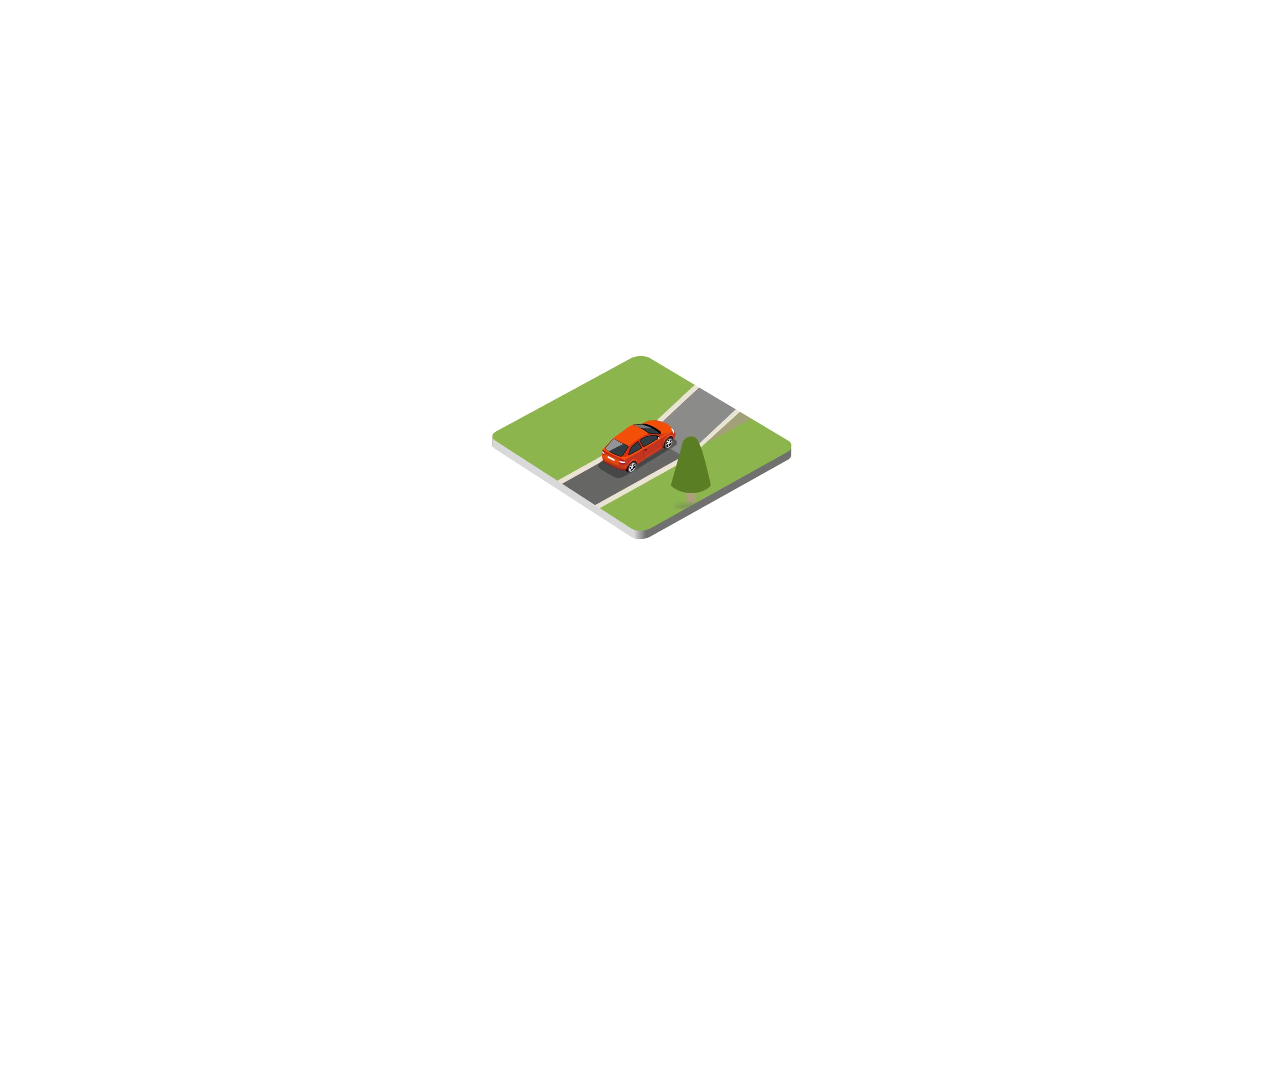
==== profile.html @ d7e145aa "fully site" ====
<!DOCTYPE html>
<html lang="en">
  <head>
    <meta charset="UTF-8" />
    <meta name="viewport" content="width=device-width, initial-scale=1.0" />
    <title>JAJIGA - profile</title>
    <link rel="stylesheet" href="static/style/style.css" />
    <link rel="stylesheet" href="static/style/normalize.css" />
    <link rel="stylesheet" href="static/style/dependencies.css" />
    <link rel="stylesheet" href="static/style/profile.css" />
  </head>
  <body dir="rtl">
    <nav>
      <div class="nav-wrapper">
        <div class="nav-wrapper-items-right">
          <div class="profile">
            <div class="profile-wrapper">
              <svg
                xmlns="http://www.w3.org/2000/svg"
                class="icon_menu"
                x="0px"
                y="0px"
                width="24"
                height="24"
                viewBox="0 0 48 48"
              >
                <path
                  d="M 6 9 A 2.0002 2.0002 0 1 0 6 13 L 42 13 A 2.0002 2.0002 0 1 0 42 9 L 6 9 z M 6 22 A 2.0002 2.0002 0 1 0 6 26 L 42 26 A 2.0002 2.0002 0 1 0 42 22 L 6 22 z M 6 35 A 2.0002 2.0002 0 1 0 6 39 L 42 39 A 2.0002 2.0002 0 1 0 42 35 L 6 35 z"
                ></path>
              </svg>

              <div class="profile-person">
                <svg
                  class=""
                  fill="#d6d6d6"
                  viewBox="0 0 32 32"
                  preserveAspectRatio="xMidYMid meet"
                >
                  <defs>
                    <clipPath id="clip-path">
                      <polygon
                        points="0 0 32 0 32 1.23 32 32 0 32 0 0"
                        style="fill: none"
                      ></polygon>
                    </clipPath>
                  </defs>
                  <g style="clip-path: url(#clip-path)">
                    <path
                      d="M16,32A16,16,0,1,1,32,16,16,16,0,0,1,16,32ZM16,1.52A14.48,14.48,0,0,0,1.52,16a14.82,14.82,0,0,0,.28,2.82,14.48,14.48,0,0,0,28.4,0A15,15,0,0,0,30.48,16,14.5,14.5,0,0,0,16,1.52Z"
                    ></path>
                    <path
                      d="M20.5,13.5A4.5,4.5,0,1,1,16,9,4.49,4.49,0,0,1,20.5,13.5ZM19,18.71a6,6,0,1,0-5.94,0A9.76,9.76,0,0,0,6.25,28a.75.75,0,0,0,1.5,0,8.25,8.25,0,0,1,15.87-3.16h0A8.18,8.18,0,0,1,24.25,28a.75.75,0,0,0,1.5,0A9.76,9.76,0,0,0,19,18.71Z"
                      style="fill-rule: evenodd"
                    ></path>
                  </g>
                </svg>
              </div>
            </div>
          </div>
          <div class="nav-menu">
            <ul class="nav-menu_items">
              <li class="nav_item"><a href="/">علاقه‌مندی‌ها</a></li>
              <li class="nav_item"><a href="/">میزبان شوید</a></li>
              <li class="nav_item login-signUp">
                <a href="/">اعلانات</a>
              </li>
            </ul>
          </div>
        </div>
        <div class="nav-scrolled-items">
          <div id="nav_support_btn" class="nav-support-btn">
            <a aria-label="پشتیبانی" draggable="false" href="/support"
              ><svg class="" fill="none" viewBox="0 0 24 24">
                <path
                  fill-rule="evenodd"
                  clip-rule="evenodd"
                  d="M19 17H18C17.448 17 17 16.552 17 16V11C17 10.448 17.448 10 18 10H19C20.105 10 21 10.895 21 12V15C21 16.105 20.105 17 19 17Z"
                  fill="#F0C807"
                  stroke="#323232"
                  stroke-width="1.5"
                  stroke-linecap="round"
                  stroke-linejoin="round"
                ></path>
                <path
                  fill-rule="evenodd"
                  clip-rule="evenodd"
                  d="M6 17H5C3.895 17 3 16.105 3 15V12C3 10.895 3.895 10 5 10H6C6.552 10 7 10.448 7 11V16C7 16.552 6.552 17 6 17Z"
                  fill="#F0C807"
                  stroke="#323232"
                  stroke-width="1.5"
                  stroke-linecap="round"
                  stroke-linejoin="round"
                ></path>
                <path
                  d="M18.5 10V9.5C18.5 5.91 15.59 3 12 3V3C8.41 3 5.5 5.91 5.5 9.5V10"
                  stroke="#323232"
                  stroke-width="1.5"
                  stroke-linecap="round"
                  stroke-linejoin="round"
                ></path>
                <path
                  fill-rule="evenodd"
                  clip-rule="evenodd"
                  d="M12.625 21.25H11.375C10.685 21.25 10.125 20.69 10.125 20C10.125 19.31 10.685 18.75 11.375 18.75H12.625C13.315 18.75 13.875 19.31 13.875 20C13.875 20.69 13.315 21.25 12.625 21.25Z"
                  fill="#F0C807"
                  stroke="#323232"
                  stroke-width="1.5"
                  stroke-linecap="round"
                  stroke-linejoin="round"
                ></path>
                <path
                  d="M13.875 20H16C17.105 20 18 19.105 18 18V17"
                  stroke="#323232"
                  stroke-width="1.5"
                  stroke-linecap="round"
                  stroke-linejoin="round"
                ></path></svg
            ></a>
          </div>

          <div class="header_searchBox nav-searchBox">
            <input
              class="searchBox-input"
              type="text"
              name="searchBox"
              placeholder="میخوای کجا بری؟"
              id=""
            />
            <div class="searchBox-btn">
              <button>
                <svg
                  xmlns="http://www.w3.org/2000/svg"
                  x="0px"
                  y="0px"
                  width="50"
                  height="50"
                  viewBox="0 0 50 50"
                >
                  <path
                    d="M 21 3 C 11.621094 3 4 10.621094 4 20 C 4 29.378906 11.621094 37 21 37 C 24.710938 37 28.140625 35.804688 30.9375 33.78125 L 44.09375 46.90625 L 46.90625 44.09375 L 33.90625 31.0625 C 36.460938 28.085938 38 24.222656 38 20 C 38 10.621094 30.378906 3 21 3 Z M 21 5 C 29.296875 5 36 11.703125 36 20 C 36 28.296875 29.296875 35 21 35 C 12.703125 35 6 28.296875 6 20 C 6 11.703125 12.703125 5 21 5 Z"
                  ></path>
                </svg>
              </button>
            </div>

            <div class="modal-search">
              <ul></ul>
            </div>
          </div>
        </div>
        <div class="loges">
          <a class="logo" draggable="false" href="/index.html">
            <svg
              class="logo"
              fill="currentColor"
              viewBox="0 0 1578.85999 500"
              preserveAspectRatio="xMidYMid meet"
            >
              <defs>
                <linearGradient
                  id="bg"
                  x1="250"
                  y1="502"
                  x2="250"
                  y2="2"
                  gradientTransform="matrix(1 0 0 -1 0 502)"
                  gradientUnits="userSpaceOnUse"
                >
                  <stop offset="0" stop-color="#cc0001"></stop>
                  <stop offset="1" stop-color="#840000"></stop>
                </linearGradient>
              </defs>
              <path
                id="text"
                fill="red"
                d="M698.719 151.325v124.202a83.61836 83.61836 0 0 1-3.934 26.273 53.17238 53.17238 0 0 1-12.364 20.653q-8.43 8.71349-21.778 13.628-13.35 4.92-32.174 4.918H564.12v-33.158h62.382q11.23654 0 18.687-2.529a31.37366 31.37366 0 0 0 11.943-6.884 23.87039 23.87039 0 0 0 6.322-10.397 43.98961 43.98961 0 0 0 1.827-12.785V151.325zM747.423 341h-36.53l66.597-168.6q5.33551-13.488 15.033-18.967 9.69452-5.4795 24.869-5.479 14.8905 0 24.587 5.479 9.696 5.4795 14.753 18.967L920.801 341h-36.812l-57.604-152.583q-2.53052-6.46051-9.273-6.463-6.744 0-9.555 6.463zM1070.605 151.325v124.202a83.62016 83.62016 0 0 1-3.934 26.273 53.18417 53.18417 0 0 1-12.364 20.653q-8.43 8.71349-21.778 13.628-13.34848 4.92-32.174 4.918h-64.35v-33.158h62.383q11.235 0 18.686-2.529a31.36664 31.36664 0 0 0 11.943-6.884 23.87039 23.87039 0 0 0 6.322-10.397 43.95633 43.95633 0 0 0 1.826-12.785V151.325zM1137.879 151.325V341h-33.158V151.325zM1335.47705 151.325v33.158h-78.11694q-27.54309 0-40.043 14.472-12.507 14.475-12.505 47.349 0 32.601 12.364 47.068 12.36145 14.475 40.184 14.471h31.47095q14.04748 0 20.23205-7.446 6.17853-7.443 6.182-19.249 0-11.51848-5.76-17.843-5.76306-6.324-17.563-6.323h-42.15V228.04h45.522q25.56592 0 37.93506 14.471 12.36145 14.4765 12.364 39.2a80.71611 80.71611 0 0 1-3.231 23.183 48.781 48.781 0 0 1-10.396 18.827 49.82884 49.82884 0 0 1-18.266 12.645q-11.103 4.638-27.11694 4.637h-29.223q-41.592 0-63.646-23.463-22.06348-23.46149-22.059-71.234 0-48.051 22.059-71.515 22.0545-23.46 63.646-23.463h78.11682zM1405.483 341h-36.53l66.598-168.6q5.334-13.488 15.033-18.967 9.69452-5.4795 24.868-5.479 14.8905 0 24.587 5.479 9.696 5.4795 14.754 18.967L1578.86 341h-36.812l-57.604-152.583q-2.53052-6.46051-9.272-6.463-6.744 0-9.55505 6.463z"
              ></path>
              <path
                d="M500 400a99.99932 99.99932 0 0 1-100 100H100A99.99933 99.99933 0 0 1 0 400V100A99.99933 99.99933 0 0 1 100 0h300a99.99933 99.99933 0 0 1 100 100z"
                fill="url(#bg)"
              ></path>
              <path
                d="M500 400a99.99932 99.99932 0 0 1-100 100h-88L69.756 255.392 231 152l90 14 92.634-16.041L500 238z"
                opacity="0.2"
              ></path>
              <path
                d="M427.973 283.845a106.739 106.739 0 0 0-5.154-16.2 113.03028 113.03028 0 0 0-21.516-33.949c-1.787-1.996-22.475-22.174-26.191-25.784a.69841.69841 0 0 0-.564-.265.60181.60181 0 0 0-.535.237c-.003-.001-46.729 46.974-46.742 46.987l-.002.002a.69.69 0 0 0-.201.498.76444.76444 0 0 0 .293.617l18.802 18.519s5.41 5.249 7.602 8.084a44.9073 44.9073 0 1 1-80.361 27.571 45.81966 45.81966 0 0 1 10.171-28.735l130.49-130.08a.82321.82321 0 0 0 .296-.619.78123.78123 0 0 0-.725-.769l-93.81.112-72.823-72.706H247a.90822.90822 0 0 0-.557-.227.84071.84071 0 0 0-.533.205l-.004-.001S69.194 254.101 69.208 254.115a.6029.6029 0 0 0-.206.503.782.782 0 0 0 .756.772l.002.015c13.621-.002 92.283-.014 92.312-.021a.7.7 0 0 0 .546-.307s81.495-81.834 82.063-82.436a.79194.79194 0 0 1 1.111-.031c-.501-.47 24.219 24.15 24.219 24.15a.85215.85215 0 0 1 .014 1.184c.551-.59-32.954 33.572-34.971 35.743l-.465.459.014.02a112.84506 112.84506 0 1 0 196.398 75.863 114.351 114.351 0 0 0-3.028-26.184z"
                fill="#fff"
              ></path></svg
          ></a>
        </div>
      </div>
    </nav>
    
    <main>
      <div class="main-direction">
        <div class="main-direction-bg"></div>
        <ol>
          <li>
            <a href="/index.html" itemprop="item"><span>جاجیگا</span></a>
          </li>
          <i class="icon_arrow-head-left-rounded"></i>
          <li>
            <a
              ><span><h1 title="حساب کاربری">حساب کاربری</h1></span></a
            >
          </li>
        </ol>
      </div>

      <div class="user-information">
        <div class="info-wrapper">
          <div class="info-image">
            <svg
              class="sc-679cb2a8-0 iBzAsR sc-2fa8747d-1 gtPyXP"
              fill="#d6d6d6"
              viewBox="0 0 32 32"
              preserveAspectRatio="xMidYMid meet"
            >
              <defs>
                <clipPath id="clip-path">
                  <polygon
                    points="0 0 32 0 32 1.23 32 32 0 32 0 0"
                    style="fill: none"
                  ></polygon>
                </clipPath>
              </defs>
              <g style="clip-path: url('#clip-path')">
                <path
                  d="M16,32A16,16,0,1,1,32,16,16,16,0,0,1,16,32ZM16,1.52A14.48,14.48,0,0,0,1.52,16a14.82,14.82,0,0,0,.28,2.82,14.48,14.48,0,0,0,28.4,0A15,15,0,0,0,30.48,16,14.5,14.5,0,0,0,16,1.52Z"
                ></path>
                <path
                  d="M20.5,13.5A4.5,4.5,0,1,1,16,9,4.49,4.49,0,0,1,20.5,13.5ZM19,18.71a6,6,0,1,0-5.94,0A9.76,9.76,0,0,0,6.25,28a.75.75,0,0,0,1.5,0,8.25,8.25,0,0,1,15.87-3.16h0A8.18,8.18,0,0,1,24.25,28a.75.75,0,0,0,1.5,0A9.76,9.76,0,0,0,19,18.71Z"
                  style="fill-rule: evenodd"
                ></path>
              </g>
            </svg>
            <button class="info-image-add">
              <i class="icon_plus" aria-label="plus"></i>
            </button>
          </div>

          <div class="info-items">
            <div class="info-item">
              <div class="info-item-top">
                <h3>نام و نام خانوادگی</h3>

                <button>
                  <i class="icon_edit" aria-label="name"></i>
                </button>
              </div>

              <p id="name"></p>
            </div>

            <div class="info-item">
              <div class="info-item-top">
                <h3>شماره موبایل</h3>

                <button>
                  <i class="icon_edit" aria-label="number"></i>
                </button>
              </div>

              <p id="number"></p>
            </div>

            <div class="info-item">
              <div class="info-item-top">
                <h3>ﺷﻤﺎره ﺗﻤﺎس دوم (اﺿﻄﺮاری)</h3>

                <button>
                  <i class="icon_edit" aria-label="number2"></i>
                </button>
              </div>

              <p id="number2"></p>
            </div>

            <div class="info-item">
              <div class="info-item-top">
                <h3>آدرس ایمیل</h3>

                <button>
                  <i class="icon_edit" aria-label="email"></i>
                </button>
              </div>

              <p id="email"></p>
            </div>

            <div class="info-item">
              <div class="info-item-top">
                <h3>کد ملی و تصویر کارت ملی</h3>

                <button>
                  <i class="icon_edit" aria-label="national-code"></i>
                </button>
              </div>

              <p id="national-number"></p>
            </div>

            <div class="info-item">
              <div class="info-item-top">
                <h3>جنسیت</h3>

                <button>
                  <i class="icon_edit" aria-label="gender"></i>
                </button>
              </div>

              <p id="gender">مرد</p>
            </div>

            <div class="info-item">
              <div class="info-item-top">
                <h3>درباره خودتان</h3>

                <button>
                  <i class="icon_edit" aria-label="about-your"></i>
                </button>
              </div>

              <p id="about-yourself"></p>
            </div>
          </div>

          <div class="info-btns">
            <button class="info-change-pass">ﺗﻐﯿﯿﺮ رمزعبور</button
            ><button class="info-delete-account">حذف حساب کاربری</button>
          </div>
        </div>
      </div>
    </main>

    <!-- Modal -->
    <div class="modals"></div>

    <!-- Aside menu -->
    <div class="drawers">
      <div class="drawers-bg-blur"></div>
      <div class="drawers-wrapper">
        <div class="drawers-close">
          <button aria-label="close" class="drawers-close-btn" type="button">
            <i class="drawers-close-icon" aria-label="close"></i>
          </button>
        </div>
        <div class="aside-menu">
          <div class="aside-menu-wrapper">
            <div class="aside-menu-items">
              <div class="aside-loginSignup-container">
                <div class="aside-loginSignup">
                  <div class="aside-loginSignup-container">
                    <div class="aside-loginSignup">
                      <div class="aside-loginSignup-icon">
                        <svg
                          class=""
                          fill="#d6d6d6"
                          viewBox="0 0 32 32"
                          preserveAspectRatio="xMidYMid meet"
                        >
                          <defs>
                            <clipPath id="clip-path">
                              <polygon
                                points="0 0 32 0 32 1.23 32 32 0 32 0 0"
                                style="fill: none"
                              ></polygon>
                            </clipPath>
                          </defs>
                          <g style="clip-path: url('#clip-path')">
                            <path
                              d="M16,32A16,16,0,1,1,32,16,16,16,0,0,1,16,32ZM16,1.52A14.48,14.48,0,0,0,1.52,16a14.82,14.82,0,0,0,.28,2.82,14.48,14.48,0,0,0,28.4,0A15,15,0,0,0,30.48,16,14.5,14.5,0,0,0,16,1.52Z"
                            ></path>
                            <path
                              d="M20.5,13.5A4.5,4.5,0,1,1,16,9,4.49,4.49,0,0,1,20.5,13.5ZM19,18.71a6,6,0,1,0-5.94,0A9.76,9.76,0,0,0,6.25,28a.75.75,0,0,0,1.5,0,8.25,8.25,0,0,1,15.87-3.16h0A8.18,8.18,0,0,1,24.25,28a.75.75,0,0,0,1.5,0A9.76,9.76,0,0,0,19,18.71Z"
                              style="fill-rule: evenodd"
                            ></path>
                          </g>
                        </svg>
                      </div>
                      <div>
                        <p class="aside-userInfo">not anyone</p>
                        <a
                          style="font-size: 10px; height: 26px; padding: 0 8px"
                          class="aside-loginSignup-btn login-signUp"
                          href="profile.html"
                          >ویرایش حساب کاربری</a
                        >
                      </div>
                    </div>
                  </div>
                </div>
              </div>
              <hr class="aside-menu-hr" />
              <div class="aside_item active">
                <a theme="[object Object]" class="aside_item-txt" href="/"
                  ><i class="icon_homes aside_item-icon"></i>صفحه اصلی</a
                >
              </div>
              <div class="aside_item">
                <a theme="[object Object]" class="aside_item-txt" href="/wishes"
                  ><i class="icon_favorite aside_item-icon"></i>
                  <div class="sc-de3ce021-0 JUsap">علاقه‌مندی‌ها</div></a
                >
              </div>
              <div class="aside_item">
                <div class="sc-de3ce021-0 fAbrgU">
                  <a theme="[object Object]" class="aside_item-txt" href="/host"
                    ><i class="icon_home-add aside_item-icon"></i>میزبان شو</a
                  >
                </div>
              </div>
              <div class="aside_item">
                <a
                  theme="[object Object]"
                  class="aside_item-txt"
                  href="/support"
                  ><i class="icon_support aside_item-icon"></i>
                  <div class="sc-de3ce021-0 JUsap">پشتیبانی</div></a
                >
              </div>
              <div class="aside_item">
                <a theme="[object Object]" class="aside_item-txt" href="/faq"
                  ><i class="icon_faq aside_item-icon"></i>سوالات متداول</a
                >
              </div>
              <div class="aside_item">
                <a theme="[object Object]" class="aside_item-txt" href="/help"
                  ><i class="icon_help aside_item-icon"></i>راهنما</a
                >
              </div>
              <div class="aside_item">
                <a
                  theme="[object Object]"
                  class="aside_item-txt"
                  href="/guarantee"
                  ><i class="icon_guarantee aside_item-icon"></i>ضمانت تحویل</a
                >
              </div>
              <div class="aside_item">
                <a theme="[object Object]" class="aside_item-txt" href="/rules"
                  ><i class="icon_rules aside_item-icon"></i>قوانین وبسایت</a
                >
              </div>
              <hr class="aside-menu-hr aside-menu-hr2" />
              <div class="aside_item">
                <a theme="[object Object]" class="aside_item-txt" href="/invite"
                  ><i class="icon_gift aside_item-icon"></i>
                  <div class="sc-de3ce021-0 JUsap">دعوت از دوستان</div></a
                >
              </div>
              <div class="aside_item">
                <a theme="[object Object]" class="aside_item-txt" href="/app"
                  ><i class="icon_install-app aside_item-icon"></i>نصب جاجیگا</a
                >
              </div>
              <div class="aside_item">
                <a theme="[object Object]" class="aside_item-txt" href="/jobs"
                  ><i class="icon_jobs aside_item-icon"></i>فرصت‌های شغلی</a
                >
              </div>
              <div class="aside_item">
                <a theme="[object Object]" class="aside_item-txt" href="/about"
                  ><i class="icon_info aside_item-icon"></i>درباره ما</a
                >
              </div>
            </div>
            <div class="aside-menu-bottom">
              <p class="web-version">0.131.24</p>
              <div class="aside_bottom-socials">
                <a
                  class="aside_bottom-social"
                  href="https://t.me/jajiga"
                  target="_blank"
                  rel="noopener noreferrer"
                  ><i
                    class="icon_telegram aside_bottom-social-icon"
                    aria-label="telegram"
                  ></i></a
                ><a
                  class="aside_bottom-social"
                  href="https://www.instagram.com/jajiga.iran"
                  target="_blank"
                  rel="noopener noreferrer"
                  ><i
                    class="icon_instagram-nav aside_bottom-social-icon"
                    aria-label="instagram-nav"
                  ></i></a
                ><a
                  class="aside_bottom-social"
                  href="https://twitter.com/jajiga_iran"
                  target="_blank"
                  rel="noopener noreferrer"
                  ><i
                    class="icon_twitter aside_bottom-social-icon"
                    aria-label="twitter"
                  ></i></a
                ><a
                  class="aside_bottom-social"
                  href="https://www.aparat.com/jajiga"
                  target="_blank"
                  rel="noopener noreferrer"
                  ><i
                    class="icon_youtube aside_bottom-social-icon"
                    aria-label="youtube"
                  ></i
                ></a>
              </div>
            </div>
          </div>
        </div>
      </div>
    </div>
    <!-- loading -->
    <div class="loading active">
      <video
        loading="lazy"
        muted="muted"
        src="./static/img/loading/car-on-the-road-4851957-4042273.mp4"
        type="video/mp4"
        autoplay="autoplay"
        loop="loop"
      ></video>
    </div>

    <script type="module" src="static/js/drawers.js"></script>
    <script type="module" src="static/js/modals.js"></script>
    <script type="module" src="static/js/profile.js"></script>
  </body>
</html>
---- static/style/style.css ----
@font-face {
  font-family: 'iranSans';
  src: url(/static/fonts/IRANSansX-Regular-v2.woff);
}
@font-face {
  font-family: 'iranSansBold';
  src: url(/static/fonts/IRANSansX-Bold-v2.woff);
}
@font-face {
  font-family: 'iranSansX';
  src: url(/static/fonts/IRANSansXV-v2.woff);
}
@font-face {
  font-family: 'iconPack';
  src: url(/static/fonts/icon_00f7df73.woff);
}
@font-face {
  font-family: 'iconPack3';
  src: url(/static/fonts/icon_0b9b7660.woff);
}

.loading {
  visibility: hidden;
  display: flex;
  background: transparent;
  align-items: center;
  justify-content: center;
  position: fixed;
  top: 0;
  right: 0;
  bottom: 0;
  left: 0;
  z-index: 999;
  /* transition: all 0.3s; */
}
.loading.active {
  visibility: visible;
  background: white;
}
.loading video {
  overflow: hidden;
  width: 25%;
  height: 25%;
}
body {
  margin-top: 10px;
  font-family: 'iranSans';
  background-color: rgb(255, 255, 255);
  min-width: 300px;
  overscroll-behavior: auto;
}
body.hide-scroll {
  overflow: hidden;
  padding-right: 17px;
}
/* Header */
header {
  width: auto;
  height: 660px;
  /* padding: 0 24px 12px; */
  background-image: url(/static/img/home/home-header-bg-3@19203860.jpg);
  object-fit: cover;
  background-position-x: -200px;
}
nav {
  font-family: 'iranSansX';
  transition: all 300ms;
}
nav.nav-scrolled {
  position: fixed;
  right: 0;
  left: 0;
  top: 0px;
  z-index: 11;
  background-color: #fff;
}
nav.nav-scrolled a {
  color: #484848;
}
nav.nav-scrolled .logo > #text {
  fill: #cc0001;
}
nav.nav-scrolled .profile {
  border: 1px solid rgb(214, 214, 214);
}
nav.nav-scrolled .profile-person > svg {
  background-color: #fff;
}
.nav-wrapper {
  margin: 0 auto;
  width: 70rem;
  padding: 0 2rem;
  height: 3.75rem;
  display: flex;
  flex-direction: row;
  align-items: center;
  /* justify-content: space-between; */
}
.nav-wrapper-items-right {
  width: auto;
  display: flex;
  flex-direction: row;
  align-items: center;
}
.nav-scrolled-items {
  display: flex;
  visibility: hidden;
}
.loges {
  margin-left: -48px;
}
.logo > svg {
  width: 126px;
  height: 40px;
  display: flex;
}
.nav-menu_items {
  display: flex;
  flex-direction: row-reverse;
  list-style-type: none;
  gap: 1.75rem;
  align-items: center;
  /* font-family: 'iranSansBold'; */
  padding: 0;
  padding-right: 30px;
}
.nav_item > a {
  text-decoration: none;
  font-size: 16px;
  color: #fff;
  font-weight: 500;
}
.nav-support-btn {
  display: flex;
  align-items: center;
  justify-content: center;
}
.nav-support-btn > a {
  position: relative;
  transform: translateY(0px);
  left: unset;
  box-shadow: unset;
  cursor: pointer;
  z-index: 1;
  padding: 3px;
  border: 1px solid rgb(214, 214, 214);
  margin-left: 16px;
  margin-right: 36px;
  border-radius: 50%;
}
.nav-support-btn > a > svg {
  width: 32px;
  height: 32px;
  vertical-align: middle;
  flex: 0;
}
.profile {
  width: 80px;
  height: 40px;
  padding: 5px;
  padding-right: 16px;
  background-color: rgba(255, 255, 255, 0.33);
  border-radius: 50px;
  cursor: pointer;
}
.profile-wrapper {
  display: flex;
  align-items: center;
  justify-content: center;
  gap: 8px;
}
.icon_menu {
  width: 20px;
  height: 20px;
  color: rgb(51, 51, 51);
  margin-bottom: 5px;
}
.profile-person > svg {
  width: 30px;
  height: 30px;
  background-color: rgba(80, 80, 80, 0.3);
  border-radius: 50px;
}

.header-search {
  margin: 0 auto;
}
.header-search-wrapper {
  position: relative;
  padding-top: 180px;
  display: flex;
  flex-direction: column;
  align-items: center;
  justify-content: center;
}
.header_title {
  font-size: 27px;
  color: #fff;
  font-weight: 400;
  margin-bottom: 27px;
}
.header_searchBox {
  position: relative;
  display: flex;
  justify-content: space-between;
  background-color: #fff;
  width: 400px;
  height: 40px;
  padding: 0 5px;
  border-radius: 50px;
  margin-bottom: 186px;
  align-items: center;
}

.modal-search {
  position: absolute;
  padding: 16px 8px;
  background: #fff;
  width: 100%;
  inset: 45px 0 auto 0;
  border-radius: 8px;
  transition: opacity 0.15s ease-in-out 0s, transform 0.15s ease-in-out 0s;
  box-shadow: rgba(37, 42, 49, 0.16) 0px 4px 8px 0px,
    rgba(37, 42, 49, 0.24) 0px 8px 24px 0px;
  opacity: 0;
  visibility: hidden;
}
.modal-search.active {
  opacity: 1;
  visibility: visible;
}
.modal-search ul {
  list-style: none;
  display: flex;
  flex-direction: column;
  gap: 1rem;
  padding: 0 12px;
}
.modal-search li a {
  color: rgb(51, 51, 51);
  transition: all 300ms ease 0s;
  font-size: 16px;
  cursor: pointer;
  display: block;
}
.modal-search li a:hover {
  color: rgb(0, 0, 0);
  font-weight: 500;
}
.modal-search li i {
  margin-left: 4px;
  width: 16px;
  height: 16px;
  flex-shrink: 0;
  vertical-align: middle;
  line-height: 16px;
  display: inline-block;
  text-align: center;
  color: rgb(51, 51, 51);
}
.modal-search i::before {
  font: 16px / 1 'iconPack3';
  vertical-align: middle;
  content: '\f1bf';
}

.header_searchBox.nav-searchBox {
  margin: 0;
  margin-left: 20px;
  align-items: center;
  width: 400px;
  color: rgb(37, 42, 49);
  border: 1px solid #48484842;
}
.header_searchBox.nav-searchBox button {
  background-color: #fff;
}
.searchBox-input {
  width: 300px;
  border: none;
  outline: none;
  font-size: 14px;
  padding-right: 15px;
}
.searchBox-btn > button {
  border: none;
  background-color: #fff;
  width: 32px;
  height: 32px;
  display: flex;
  align-items: center;
  justify-content: center;
  cursor: pointer;
  background-color: #f0c807;
  border-radius: 50px;
}
.searchBox-btn > button > svg {
  width: 20px;
  height: 20px;
}
.header_name {
  font-size: 32px;
  font-family: 'iranSansBold';
  color: #fff;
}
.header-text {
  font-size: 16.5px;
  color: #fff;
}
/* Main */
main {
  padding-top: 2rem;
  padding-bottom: 64px;
  border-radius: 16px;
  background-color: #fff;
  margin-top: -1rem;
}

/* Swiper */
.swiper-button-prev:after,
.swiper-rtl .swiper-button-next:after {
  content: '0' !important;
}
.swiper-rtl .swiper-button-prev,
.swiper-rtl .swiper-button-next {
  width: 38px;
  height: 38px;
  background-color: #f5f5f5;
  border-radius: 50px;
}

.home {
  margin: 0 auto;
  margin-bottom: 48px;
}
.home-title,
.quickAccess-title {
  font-size: 18px;
  line-height: 24px;
  color: #252a31;
  margin: 0;
  margin-bottom: 12px;
}
.home-slider {
  height: 20rem;
  background: #fff;
}
.homeSlider {
  position: relative;
  height: 100%;
}
.home-slide {
  width: 240px;
  height: 140px;
  display: flex;
  align-items: center;
  text-decoration: none;
}
.home-slider-image {
  width: 140px;
  height: 140px;
  margin-left: 8px;
}
.home-slider-image > img {
  width: auto;
  border-radius: 12px;
}
.home-slider-text {
  width: 64px;
  height: auto;
  margin-right: 8px;
  padding: 4px 0;
}
.home-slider-text > small,
.home-slider-text > h2 > small {
  color: #484848;
  font-size: 11.2px;
}
.home-slider-text > h2 {
  font-weight: normal;
  line-height: 20px;
  margin: 0;
  margin-bottom: 12px;
}
.home-slider-text > h2 > strong {
  color: black;
  font-size: 14px;
}
/* quick access */

.quickAccess {
  font-family: 'iranSansX';
  margin: 0 auto;
  margin-bottom: 48px;
}
.quickAccess-slider {
  height: 17.625rem;
  background-color: #fff;
}
.quickAccessSlider {
  position: relative;
  height: 100%;
  display: flex;
  gap: 2rem;
}
.quickAccess-slides {
  flex: 1;
  width: 100%;
  height: 100%;
  position: relative;
  transition-property: transform;
  display: block;
  z-index: 1;
}
.quickAccess-slide {
  background: linear-gradient(
    0deg,
    rgba(0, 0, 0, 0.7988445378151261) 7%,
    rgba(255, 255, 255, 0) 37%,
    rgba(255, 255, 255, 0) 100%
  );
  text-decoration: none;
  position: relative;
  display: flex;
  justify-content: center;
  height: 274px;
  width: auto;
  border-radius: 12px;
}
.quickAccess-slide_image > img {
  position: absolute;
  height: 100%;
  width: 100%;
  left: 0;
  top: 0;
  right: 0;
  bottom: 0;
  object-fit: fill;
  color: transparent;
  border-radius: 12px;
  z-index: -1;
}
.quickAccess-slide_box {
  display: flex;
  align-items: center;
  flex-direction: column;
  justify-content: center;
  position: absolute;
  bottom: 0;
  width: 100%;
}
.quickAccess-slide_box > h2 {
  font-size: 16px;
  font-weight: bolder;
  color: #ffffff;
}
.quickAccess-slide_details {
  display: flex;
  align-items: center;
  justify-content: center;
  color: #ffffff;
  gap: 12px;
  padding-bottom: 10px;
}
.quickAccess-slide_details > span {
  font-size: 10px;
  margin-bottom: 5px;
}
.reservation-detatils {
  margin: 0 auto;
  margin-bottom: 36px;
}
.reservation-details-wrapper {
  display: flex;
  gap: 1rem;
}
.reservation-details-slide {
  display: flex;
  align-items: center;
  width: 21.313rem;
  height: 5rem;
  padding: 0 17px;
  border: 1px solid rgb(229, 229, 229);
  border-radius: 16px;
  box-shadow: rgba(50, 50, 50, 0.08) 0px 2px 8px 0px;
}
.reservation_icon {
  width: 54px;
  height: 54px;
  padding: 4px;
  margin-left: 12px;
}
.reservation_title {
  font-size: 16px;
  color: #252a31;
  line-height: 24px;
  margin: 0 0 8px 0;
}
.reservation_txt {
  font-size: 12px;
  color: #484848;
  margin: 0;
}
.residence {
  margin-bottom: 48px;
}
.residence-title {
  font-family: 'iranSansBold';
  font-size: 18px;
  font-weight: 600;
  font-variation-settings: 'wght' 600;
  color: rgb(37, 42, 49);
  line-height: 26px;
  text-align: right;
  margin: 0px 0px 12px;
  margin-bottom: 12px;
}
.residence-text {
  display: block;
  font-size: 70%;
  color: rgb(102, 102, 102);
}
.residence-content {
  margin: 0 auto;
}
/* .residenceSliderPremium,
.residenceSliderSpecial,
.residenceSliderQuickly,
.residenceSliderLuxury,
.residenceSliderEconomic {
  width: 66rem;
} */
.swiper {
  width: 66rem;
}
.residence-slide {
  display: block;
  width: 316px;
  height: auto;
  text-decoration: none;
}
.residence-top {
  border-radius: 15px;
  background: linear-gradient(
    0deg,
    rgba(0, 0, 0, 0.46271008403361347) 4%,
    rgba(255, 255, 255, 0) 50%,
    rgba(0, 0, 0, 0.241421568627451) 100%
  );
  position: relative;
  width: 100%;
  height: 209px;
  margin-bottom: 10px;
}
.residence-image {
  position: absolute;
  top: 0;
  bottom: 0;
  right: 0;
  left: 0;
  z-index: -2;
}
.residece_img {
  width: 316px;
  height: 209px;
  border-radius: 15px;
}
.residence-details-option {
  display: flex;
  flex-direction: column;
  gap: 0.5rem;
  position: absolute;
  right: 8px;
  z-index: 2;
  top: 8px;
  color: rgb(37, 42, 49);
}
.residence_option_premium {
  display: flex;
  flex: 0 0 auto;
  align-items: center;
  min-height: 21px;
  min-width: 44px;
  line-height: 14px;
  font-size: 11px;
  font-weight: 500;
  font-variation-settings: 'wght' 500;
  background-color: rgb(255, 255, 255);
  border-radius: 12px;
  padding: 0px 8px;
}
.residence_option_quickly {
  display: flex;
  align-items: center;
  flex: 0 0 auto;
  box-sizing: border-box;
  justify-content: center;
  align-items: center;
  min-height: 21px;
  min-width: 44px;
  line-height: 14px;
  font-size: 11px;
  font-weight: 500;
  font-variation-settings: 'wght' 500;
  background-color: rgb(240, 200, 7);
  border-radius: 12px;
  padding: 0px 8px;
}
.residence-details-price {
  position: absolute;
  z-index: 1;
  pointer-events: none;
  bottom: 8px;
  right: 0px;
  color: white;
  background-color: rgba(51, 51, 51, 0.7);
  border-radius: 8px 0px 0px 8px;
  font-size: 14px;
  overflow: hidden;
  padding: 6px 12px 6px 8px;
}
.residence_price-offer {
  display: inline-flex;
  position: relative;
  text-decoration: none;
  font-size: 90%;
  opacity: 0.75;
}
.residence_price-offer::before {
  top: 50%;
  background: rgb(255, 255, 255);
  opacity: 0.7;
  content: '';
  width: 110%;
  position: absolute;
  height: 0.1em;
  border-radius: 0.1em;
  left: 0px;
  white-space: nowrap;
  display: block;
  transform: rotate(-15deg);
}
.residence_price-percent {
  margin-bottom: 4px;
  margin-right: 0.5rem;
  min-height: 0px;
  height: 18px;
  line-height: 1;
  display: inline-flex;
  flex: 0 0 auto;
  align-items: center;
  min-height: 18px;
  min-width: 20.563px;
  line-height: 14px;
  font-size: 12px;
  font-weight: 500;
  font-variation-settings: 'wght' 500;
  background-color: rgb(204, 0, 1);
  border-radius: 12px;
  padding: 0px 8px;
  padding-top: 2px;
}
.residence_price > div {
  font-size: 14px;
}
.residence_price small {
  font-size: 70%;
  margin-left: 4px;
}
.residence-slide-title {
  font-size: 14px;
  font-weight: 700;
  font-variation-settings: 'wght' 600;
  color: rgb(37, 42, 49);
  line-height: 20px;
  text-align: right;
  margin-bottom: 8px;
}
.residence-slide-context {
  font-size: 12px;
  font-weight: 500;
  font-variation-settings: 'wght' 500;
  display: flex;
  flex-direction: row;
  -webkit-box-flex: 1;
  flex-grow: 1;
  -webkit-box-pack: start;
  place-content: center flex-start;
  -webkit-box-align: center;
  align-items: center;
  text-align: right;
  margin-bottom: 0px;
  color: rgb(102, 102, 102);
}
.residence-slide-context > .info {
  white-space: nowrap;
  overflow: hidden;
  text-overflow: ellipsis;
  line-height: 1.2;
  flex: 0 1 auto;
  margin-left: 8px;
}
.residence-slide-context > .rating {
  display: flex;
  align-items: center;
  gap: 4px;
}
.residence-discount {
  width: 100%;
  position: relative;
  padding-top: 24px;
  padding-bottom: 24px;
  background-color: rgb(204, 0, 1);
  background-image: linear-gradient(rgba(204, 0, 1, 0.75), rgb(204, 0, 1)),
    url(../img/home/home-discounted-rooms-bg.png);
  background-size: 150px;
  border-radius: 16px 16px 0px 0px;
}
.residence-disount-wrapper {
  display: flex;
  flex-direction: row;
  place-content: center flex-start;
  align-items: center;
  justify-content: center;
  align-items: center;
}
.residence_discount_image {
  display: flex;
  margin-bottom: 16px;
  margin-left: 3rem;
  margin: 0 -0.75rem 16px 3rem;
}
.residence_discount_image > img {
  flex: 0 0 auto;
  width: 251px;
  height: 26px;
  background-repeat: no-repeat;
  background-size: contain;
}
.residence_discount_navbar {
  width: 100vw;
  height: 48px;
  margin: 0px -16px;
  padding: 0px 16px;
  width: auto;
  margin: 0px 2rem 16px 0px;
}
.residence_discount_navbar > ul {
  display: flex;
  align-items: center;
  overflow: auto;
  margin: 0px -16px;
  padding: 0px 16px;
  height: 100%;
  position: relative;
}
.residence_dicount_item {
  min-width: max-content;
  margin-left: 20px;
  display: flex;
  user-select: none;
  align-items: center;
  color: white;
  padding: 0px 8px;
  position: relative;
  cursor: pointer;
  font-size: 14px;
  font-weight: 400;
  font-variation-settings: 'wght' 400;
  line-height: 24px;
  text-align: right;
}
.residence_dicount_item.active {
  color: #252a31;
  background-color: #f0c807;
  border-radius: 1rem;
}
.residence-discount .residence-slide-title {
  color: rgb(255, 255, 255) !important;
  font-family: 'iranSansX';
}
.residence-discount .rating,
.residence-discount .info {
  color: rgba(255, 255, 255, 0.8);
}
.residence-discount::before {
  content: '';
  position: absolute;
  left: 0px;
  background-color: transparent;
  bottom: -50px;
  height: 50px;
  width: 16px;
  border-top-left-radius: 16px;
  box-shadow: rgb(204, 0, 1) 0px -16px 0px 0px;
}
.residence-discount::after {
  content: '';
  position: absolute;
  right: 0px;
  background-color: transparent;
  bottom: -50px;
  height: 50px;
  width: 16px;
  border-top-right-radius: 16px;
  box-shadow: rgb(204, 0, 1) 0px -16px 0px 0px;
}
.panel-hosting {
  width: 66rem;
  margin: 0 auto;
  margin-bottom: 48px;
}
.panel-hosting-wrapper {
  display: flex;
  box-shadow: rgba(37, 42, 49, 0.16) 0px 0px 2px 0px,
    rgba(37, 42, 49, 0.12) 0px 2px 4px 0px;
  overflow: hidden;
  border-radius: 16px;
  background: url(/static/img/home/become-host/pattern.png) repeat-x,
    linear-gradient(
        0deg,
        transparent 38.49%,
        rgb(255, 230, 101) 63.95%,
        rgb(254, 212, 8) 98.9%
      )
      rgb(255, 230, 102);
}
.panel-hosting-context {
  position: relative;
  display: flex;
  flex-direction: column;
  align-items: flex-start;
  padding: 16px 16px 0px;
  justify-content: center;
  height: 100%;
  margin: auto;
}
.panel-hosting-title {
  text-decoration: none;
  font-size: 18px;
  font-weight: 700;
  font-variation-settings: 'wght' 600;
  color: rgb(37, 42, 49);
  line-height: 28px;
  text-align: right;
  margin: 0px 0px 12px;
}
.panel-hosting-txt {
  text-decoration: none;
  font-weight: 400;
  font-variation-settings: 'wght' 400;
  color: rgb(64, 64, 64);
  line-height: 18px;
  text-align: justify;
  margin: 0px 0px 8px;
  margin-bottom: 1.5rem;
  font-size: 12px;
}
.panel-hosting-btn {
  position: relative;
  transform: unset;
  bottom: 0px;
  z-index: 2;
  box-shadow: rgb(255, 230, 102) 0px 0px 0px 2px;
  display: inline-block;
  justify-content: center;
  align-items: center;
  text-align: center;
  box-sizing: border-box;
  appearance: none;
  text-decoration: none;
  white-space: nowrap;
  border-radius: 32px;
  width: auto;
  flex: 0 0 auto;
  height: 32px;
  background: rgb(64, 64, 64);
  color: rgb(255, 255, 255);
  border: 0px;
  padding: 0px 12px;
  font-weight: 500;
  font-variation-settings: 'wght' 500;
  font-size: 12px;
  line-height: 32px;
  cursor: pointer;
  transition-property: color, background-color, padding, margin, box-shadow;
  transition-duration: 0.15s, 0.15s, 0.15s, 0.15s, 150ms;
  transition-timing-function: ease-in-out, ease-in-out, ease-in-out, ease-in-out,
    linear;
  outline: none;
}
.panel-hosting-image {
  padding-bottom: 24%;
  border-radius: 0px 16px 16px 0px;
  overflow: hidden;
  position: relative;
  direction: rtl;
  width: 100%;
  height: 100%;
}
.panel-hosting-img {
  object-position: center top;
  border-radius: 16px;
  position: absolute;
  width: 100%;
  height: 100%;
  display: block;
  object-fit: cover;
}
.comments {
  margin-bottom: 48px;
}
.comment-slider {
  width: 66rem;
  margin: 0 auto;
}
.comment-slider > .swiper-wrapper {
  padding-bottom: 32px;
}
.swiper-slide {
  /* width: calc(33.3333%); */
  max-width: inherit;
  transition: transform 300ms ease-out 0s;
  will-change: transform;
}
.comment-slide {
  box-shadow: rgba(50, 50, 50, 0.1) 0px 4px 12px;
  position: relative;
  border-radius: 12px;
  display: flex;
  flex-direction: column;
  align-items: center;
  height: calc(100% - 44px);
  margin-top: calc(66px);
  margin-right: 8px;
  border-top: 2px solid rgb(240, 200, 7);
  background: rgb(255, 255, 255);
}
.comment-image {
  margin-top: calc(-44px);
  background: linear-gradient(
    0deg,
    rgb(255, 200, 4) 0%,
    rgb(255, 200, 4) 50%,
    rgb(255, 255, 255) 50%,
    rgb(255, 255, 255) 100%
  );
  box-shadow: unset;
  border-radius: 50%;
  width: 92px;
  height: 92px;
  display: flex;
  justify-content: center;
  align-items: center;
  transform: translateY(-4px);
  position: relative;
  overflow: hidden;
  flex: 0 0 auto;
}
.comment-image-style {
  background-color: transparent;
  box-shadow: unset;
  display: block;
  width: 88px;
  height: 88px;
  overflow: hidden;
  border-radius: 50%;
  border: 2px solid rgb(255, 255, 255);
  box-sizing: border-box;
  z-index: 1;
  position: relative;
  direction: rtl;
}
.comment-image-style > img {
  position: absolute;
  height: 100%;
  width: 100%;
  left: 0;
  top: 0;
  right: 0;
  bottom: 0;
  color: transparent;
}
.comment-context {
  padding: 1rem;
  display: flex;
  flex-direction: column;
  justify-content: center;
  align-items: center;
}
.comment-icon {
  width: 24px;
  height: 24px;
  position: absolute;
  left: 100%;
  transform: translateX(0.5rem);
  background-color: rgb(240, 200, 7);
  border-radius: 74% 26% 40% 60% / 64% 26% 74% 36%;
  display: flex;
  align-items: center;
  justify-content: center;
}
.comment-icon > svg {
  width: 14px;
  height: 14px;
}
.comment_title {
  position: relative;
  height: 19px;
  line-height: 19px;
  margin-bottom: 0.5rem;
  font-size: 14px;
  font-variation-settings: 'wght' 600;
}
.comment_text {
  font-size: 10px;
  color: rgb(165, 165, 165);
  margin-bottom: 0.75rem;
}
.comment_description {
  font-size: 12px;
  font-weight: 400;
  font-variation-settings: 'wght' 400;
  color: rgb(64, 64, 64);
  line-height: 19px;
  text-align: justify;
  margin: 0px;
  overflow: hidden;
}
.about {
  display: flex;
  flex-direction: column;
  flex-grow: 1;
  place-content: center flex-start;
  align-items: center;
  text-align: right;
  margin: 0 auto;
  width: 66rem;
  margin-bottom: 32px;
}
.about-title {
  font-size: 16px;
  font-weight: 700;
  font-variation-settings: 'wght' 600;
  color: rgb(37, 42, 49);
  line-height: 24px;
  text-align: right;
  margin: 0px 0px 16px;
}
.about-txt {
  font-size: 13px;
  font-weight: 400;
  font-variation-settings: 'wght' 400;
  color: rgb(64, 64, 64);
  line-height: 24px;
  text-align: justify;
  margin: 0px;
}

/* footer */
.footer {
  position: relative;
  background-color: rgb(241, 241, 241);
  z-index: 3;
  border-radius: 1rem 1rem 0px 0px;
  margin-top: -1rem;
}
.footer-wrapper {
  width: 100%;
  /* margin-top: 16px; */
  padding-top: 32px;
  display: flex;
  flex-direction: row;
  flex-grow: 1;
  place-content: flex-start space-between;
  align-items: flex-start;
  text-align: right;
}
.footer-left {
  min-width: 240px;
}
.footer-left-title {
  font-size: 14px;
  font-weight: 700;
  font-variation-settings: 'wght' 600;
  color: rgb(37, 42, 49);
  line-height: 24px;
  text-align: center;
  margin: 0px 0px 8px;
}
.footer-left-enamad {
  max-width: 245px;
  display: flex;
  flex-wrap: wrap;
  justify-content: flex-end;
  display: flex;
  flex-direction: row;
  flex-grow: 1;
  place-content: center;
  align-items: center;
  text-align: right;
}
.footer_enamad-image {
  margin: 0px 16px 16px;
  width: 35%;
  max-width: 100px;
  box-shadow: rgba(0, 0, 0, 0) 0px 0px 0px 0px, rgba(0, 0, 0, 0) 0px 0px 0px 0px,
    rgba(0, 0, 0, 0.1) 0px 1px 3px 0px, rgba(0, 0, 0, 0.06) 0px 1px 2px 0px;
  background-color: white;
  display: flex;
  align-items: center;
  justify-content: center;
  position: relative;
  cursor: pointer;
  border-radius: 40% / 10%;
}
.footer_enamad-img {
  background-color: transparent;
  margin: 10px;
  z-index: 1;
  min-width: 40px;
  position: relative;
  direction: rtl;
  width: 100%;
  height: 100%;
  padding-bottom: 83%;
  overflow: hidden;
  border-radius: 16px;
}
.footer-right {
  display: flex;
  flex-direction: column;
  flex-grow: 1;
  place-content: flex-start;
  align-items: flex-start;
  text-align: right;
  margin-bottom: 24px;
}
.footer_links {
  width: 100%;
  display: flex;
  flex-direction: row;
  flex-grow: 1;
  place-content: flex-start;
  align-items: flex-start;
  text-align: right;
  margin-bottom: 24px;
  gap: 16px;
}
.footer_links-routings {
  width: 100%;
  contain: layout style;
}
.footer_links-title {
  font-size: 14px;
  font-weight: 700;
  font-variation-settings: 'wght' 600;
  color: rgb(37, 42, 49);
  line-height: 24px;
  text-align: center;
  margin: 0px 0px 8px;
}
.footer-links-routing {
  display: flex;
  justify-content: space-between;
}
.footer_links-routing-wrapper {
  display: flex;
  flex-direction: column;
  flex-grow: 1;
  place-content: center flex-start;
  align-items: center;
  text-align: right;
}
.footer_routing-item {
  font-family: 'iranSansX';
  color: rgb(7, 47, 240);
  padding: 4px 8px;
  margin: 4px 0px;
  white-space: nowrap;
  max-height: 20px;
  position: relative;
  font-weight: 500;
  font-variation-settings: 'wght' 500;
  font-size: 12px;
  cursor: pointer;
  display: inline-flex;
  text-decoration: none;
  align-items: center;
  transition: color 0.15s ease-in-out 0s;
}
.footer_links-market {
  width: 100%;
  contain: layout style;
}
.footer_markets-wrpper {
  display: flex;
  flex-wrap: wrap;
  justify-content: space-between;
  height: 98px;
}
.footer_market-image {
  background-color: rgb(0, 0, 0);
  overflow: hidden;
  border-radius: 8px;
  width: calc(50% - 6px);
  box-shadow: rgba(0, 0, 0, 0) 0px 0px 0px 0px, rgba(0, 0, 0, 0) 0px 0px 0px 0px,
    rgba(0, 0, 0, 0.1) 0px 1px 3px 0px, rgba(0, 0, 0, 0.06) 0px 1px 2px 0px;
  padding: 4px 8px;
  max-height: 46px;
}
.footer_market-link {
  background-color: transparent;
  position: relative;
  direction: rtl;
  width: 100%;
  height: 100%;
  padding-bottom: 19%;
  overflow: hidden;
}
.footer_links-social {
  width: 50%;
}
.footer_social-wrapper {
  display: flex;
  flex-direction: column;
  flex-grow: 1;
  place-content: center flex-start;
  align-items: center;
  text-align: right;
}
.footer_social-item {
  line-height: 1;
  color: rgb(255, 255, 255);
  text-align: center;
  height: 46px;
  position: relative;
  display: flex;
  align-items: center;
  justify-content: center;
  padding: 8px 12px;
  border-radius: 8px;
  direction: ltr;
  width: 100%;
  box-shadow: rgba(0, 0, 0, 0) 0px 0px 0px 0px, rgba(0, 0, 0, 0) 0px 0px 0px 0px,
    rgba(0, 0, 0, 0.1) 0px 1px 3px 0px, rgba(0, 0, 0, 0.06) 0px 1px 2px 0px;
  margin: 0px 0px 8px;
}
.instagram {
  background: linear-gradient(
    125deg,
    rgb(131, 58, 180) 0%,
    rgb(253, 29, 29) 55%,
    rgb(252, 176, 69) 100%
  );
}
.telegram {
  background: linear-gradient(
    125deg,
    rgb(53, 185, 252) 0%,
    rgb(5, 131, 193) 100%
  );
}
.footer_places {
  display: flex;
  flex-direction: column;
  width: 100%;
  margin: 0px;
  max-width: 812px;
  contain: layout style;
}
.footer_place-wrapper {
  display: flex;
  flex-flow: wrap;
  -webkit-box-align: stretch;
  align-items: stretch;
  -webkit-box-pack: justify;
  justify-content: space-between;
  min-width: 798.938px;
  padding-left: 0px;
  padding-bottom: 0px;
  margin-bottom: 8px;
}
.footer_place-items {
  flex: 0 1 153.387px;
  display: flex;
  align-items: center;
  justify-content: space-between;
  margin: 0px 0px 8px;
  text-overflow: ellipsis;
  padding: 0px 12px 0px 4px;
  line-height: 24px;
  height: 24px;
  font-size: 12px;
  overflow: hidden;
  white-space: nowrap;
  background: white;
  border-radius: 12px;
  box-shadow: rgba(0, 0, 0, 0) 0px 0px 0px 0px, rgba(0, 0, 0, 0) 0px 0px 0px 0px,
    rgba(0, 0, 0, 0.1) 0px 1px 3px 0px, rgba(0, 0, 0, 0.06) 0px 1px 2px 0px;
  font-family: 'iranSansX';
}
.footer_place-item {
  flex: 1 1 auto;
  color: inherit;
  font-weight: 500;
  font-variation-settings: 'wght' 500;
}
.copyRight {
  background-color: rgb(203, 203, 203);
  margin-bottom: 0px;
  padding: 1rem;
  line-height: 1.5;
  color: rgb(110, 110, 110);
  font-size: 10px;
  text-align: center;
  border-radius: 16px 16px 0px 0px;
}

/* Drawers */

.drawers {
  font-family: 'iranSansX';
  /* overflow: hidden; */
}
.drawers-bg-blur {
  /* opacity: 0; */
  visibility: hidden;
  position: fixed;
  z-index: 11;
  top: 0;
  left: 0;
  right: 0;
  bottom: 0;
  background-color: rgba(0, 0, 0, 0.6);
  transition: all 150ms linear;
}

.drawers-bg-blur.active {
  /* opacity: 1; */
  visibility: visible;
}

.drawers-wrapper {
  display: flex;
  position: fixed;
  top: 0;
  bottom: 0;
  width: 100%;
  height: 100%;
  z-index: 12;
  visibility: hidden;
}
.drawers-wrapper.active {
  visibility: visible;
}
.drawers-close {
  position: absolute;
  right: -32px;
  top: 12px;
  width: 48px;
  display: flex;
  justify-content: center;
  transition: all 350ms ease;
  z-index: 12;
}
.drawers-close.active {
  right: 320px;
  transition: all 450ms ease-in;
}
.drawers-close-btn {
  position: relative;
  display: inline-block;
  justify-content: center;
  align-items: center;
  text-align: center;
  border-radius: 8px;
  width: 38px;
  flex: 0 0 auto;
  height: 38px;
  background: transparent;
  border: 0px;
  padding: 0px;
  font-weight: 500;
  font-variation-settings: 'wght' 500;
  font-size: 14px;
  line-height: 38px;
  cursor: pointer;
}
.drawers-close-icon {
  width: 32px;
  height: 32px;
  vertical-align: middle;
  line-height: 20px;
  display: inline-block;
  text-align: center;
}
.drawers-close-icon:before {
  content: '\f13a';
}
.drawers-close-icon:before {
  color: white;
  font: 20px / 1 'iconPack';
  font-size: 32px;
  vertical-align: middle;
}
.aside-menu {
  overflow: hidden auto;
  max-width: 320px;
  display: block;
  position: absolute;
  box-sizing: border-box;
  top: 0px;
  bottom: 0px;
  height: 100%;
  border-radius: 16px 0px 0px 16px;
  box-shadow: rgba(37, 42, 49, 0.16) 0px 4px 8px 0px,
    rgba(37, 42, 49, 0.24) 0px 8px 24px 0px;
  background: rgb(255, 255, 255);
  transition: 3s;
  width: 100%;
  direction: ltr;
  right: -320px;
  z-index: 12;
  transition: all 300ms ease-in-out;
}
.aside-menu.active {
  right: -17px;
}
.aside-menu-wrapper {
  height: 100%;
  display: flex;
  justify-content: space-between;
  flex-direction: column;
  padding: 32px;
  direction: rtl;
}
.aside-menu-items {
  min-width: 250px;
  margin-bottom: 16px;
}
.aside-loginSignup-container {
  display: flex;
  flex-direction: column;
  flex-grow: 1;
  place-content: flex-start;
  align-items: flex-start;
  text-align: right;
  padding: 0px 8px;
}
.aside-loginSignup {
  display: flex;
  flex-direction: row;
  flex-grow: 1;
  place-content: center flex-start;
  align-items: center;
  text-align: right;
  margin: 0;
}
.aside-loginSignup-icon {
  position: relative;
  background: rgb(255, 255, 255);
  border-radius: 50%;
  overflow: hidden;
  width: 56px;
  height: 56px;
  flex: 0 0 auto;
  margin-left: 16px;
}
.aside-userInfo {
  font-size: 14px;
  font-weight: 400;
  font-variation-settings: 'wght' 400;
  color: rgb(64, 64, 64);
  line-height: 24px;
  text-align: right;
  margin: 0px 0px 4px;
}
.aside-loginSignup-btn {
  position: relative;
  display: flex;
  justify-content: center;
  align-items: center;
  text-align: center;
  box-sizing: border-box;
  appearance: none;
  text-decoration: none;
  white-space: nowrap;
  border-radius: 32px;
  width: auto;
  flex: 0 0 auto;
  height: 32px;
  background: rgb(245, 245, 245);
  color: rgb(51, 51, 51);
  border: 0px;
  padding: 0px 12px;
  font-weight: 500;
  font-variation-settings: 'wght' 500;
  font-size: 12px;
  line-height: 32px;
  cursor: pointer;
  transition: all 150ms ease-in-out;
  margin: 0;
}
.aside-loginSignup-btn:hover {
  filter: brightness(0.9);
  color: rgb(51, 51, 51);
}
.aside-menu-hr {
  width: calc(100% + 64px);
  margin: 16px -32px 16px 0px;
  height: 1px;
  background: rgb(239, 242, 245);
  box-sizing: border-box;
  border-style: none;
}
.aside-menu-hr2 {
  margin-top: 8px;
}
.aside_item {
  position: relative;
}
.aside_item:hover::before,
.aside_item.active::before {
  background-color: rgb(245, 245, 245);
  opacity: 1;
}
.aside_item::before {
  content: '';
  border-radius: 0px 20px 20px 0px;
  position: absolute;
  z-index: -1;
  right: 0px;
  width: calc(100% + 16px);
  height: 100%;
  top: 0px;
  opacity: 0;
}
.aside_item-txt {
  position: relative;
  padding: 0.625rem 0.5rem 0.625rem 0px;
  width: 100%;
  align-items: baseline;
  -webkit-tap-highlight-color: transparent;
  user-select: none;
  color: rgb(102, 102, 102) !important;
  font-weight: 500;
  font-variation-settings: 'wght' 500;
  font-size: 14px;
  cursor: pointer;
  display: inline-flex;
  text-decoration: none;
  transition: color 0.15s ease-in-out 0s;
}
.aside_item-icon {
  color: rgb(119, 119, 119);
  margin: 0px 0px 0px 8px;
  width: 20px;
  height: 20px;
  flex-shrink: 0;
  vertical-align: middle;
  line-height: 20px;
  display: inline-block;
  text-align: center;
}
.aside_item-icon::before,
.aside_bottom-social-icon {
  font: 20px / 1 icon;
  vertical-align: middle;
  font-family: 'iconPack' !important;
}
.icon_homes::before {
  content: '\f183';
}
.icon_favorite:before {
  content: '\f163';
}
.icon_home-add:before {
  content: '\f180';
}
.icon_support:before {
  content: '\f1f9';
}
.icon_faq:before {
  content: '\f161';
}
.icon_help:before {
  content: '\f17f';
}
.icon_guarantee:before {
  content: '\f178';
}
.icon_rules:before {
  content: '\f1d8';
}
.icon_gift:before {
  content: '\f175';
}
.icon_install-app:before {
  content: '\f18d';
}
.icon_jobs:before {
  content: '\f195';
}
.icon_info:before {
  content: '\f189';
}

/* .aside-menu-bottom {
} */
.web-version {
  vertical-align: bottom;
  font-feature-settings: 'ss01';
  font-size: 14px;
  font-weight: 400;
  font-variation-settings: 'wght' 400;
  color: rgb(64, 64, 64);
  line-height: 24px;
  text-align: left;
  margin: 0px;
}
.aside_bottom-socials {
  margin: 0px -32px -32px;
  background: rgb(238, 238, 238);
  border-radius: 16px 16px 0px 0px;
  padding: 4px 0px;
  display: flex;
  flex-direction: row;
  flex-grow: 1;
  place-content: center space-around;
  align-items: center;
  text-align: right;
}
.aside_bottom-social {
  position: relative;
  display: inline-block;
  justify-content: center;
  align-items: center;
  text-align: center;
  white-space: nowrap;
  border-radius: 8px;
  width: 100%;
  flex: 1 1 auto;
  height: 38px;
  background: transparent;
  border: 0px;
  padding: 0px;
  font-weight: 500;
  font-variation-settings: 'wght' 500;
  font-size: 14px;
  line-height: 38px;
  cursor: pointer;
  transition-property: color, background-color, padding, margin, box-shadow;
  transition-duration: 0.15s, 0.15s, 0.15s, 0.15s, 150ms;
  transition-timing-function: ease-in-out, ease-in-out, ease-in-out, ease-in-out,
    linear;
}
.aside_bottom-social-icon {
  transition: background 0.15s ease-in-out 0s, box-shadow 0.15s ease-in-out 0s;
  width: 20px;
  height: 20px;
  flex-shrink: 0;
  vertical-align: middle;
  line-height: 20px;
  display: inline-block;
  text-align: center;
  color: rgb(51, 51, 51);
}

.icon_telegram:before {
  content: '\f1fd';
}
.icon_instagram-nav:before {
  content: '\f18b';
}
.icon_twitter:before {
  content: '\f206';
}
.icon_youtube:before {
  content: '\f21d';
}

/* modal styles */

/* .modals {
} */
.modal {
  font-family: 'iranSansX';
  width: 100%;
  height: 100%;
  position: fixed;
  inset: 0px;
  z-index: 800;
  box-sizing: border-box;
  outline: none;
  overflow-x: hidden;
  background-color: rgba(0, 0, 0, 0.6);
  opacity: 1;
  transition: all 150ms linear;
}
.modal-container {
  display: flex;
  max-width: 540px;
  min-height: calc(100% - 100px);
  flex-direction: column;
  align-items: center;
  justify-content: center;
  position: relative;
  /* bottom: auto; */
  border-radius: 9px;
  padding-bottom: 0px;
  overflow: visible;
  margin: 0 auto;
  transition: top 400ms ease-in-out 0s, opacity 150ms linear 0s;
  top: 0;
}
.modal-close {
  width: 100%;
  display: flex;
  justify-content: flex-end;
}
.modal-wrapper {
  display: flex;
  flex-direction: column;
  border-radius: 9px;
  box-shadow: rgba(37, 42, 49, 0.24) 0px 12px 24px -4px,
    rgba(37, 42, 49, 0.32) 0px 8px 60px 0px;
  min-height: calc(100% - 38px);
  background-color: rgb(255, 255, 255);
  width: 100%;
  padding: 40px;
}
.modal-user-phone-wrapper {
  display: flex;
  flex-direction: row;
  -webkit-box-flex: 1;
  flex-grow: 1;
  -webkit-box-pack: justify;
  place-content: flex-start space-between;
  align-items: flex-start;
  text-align: right;
  margin-bottom: 24px;
}
.modal-user-phone {
  font-size: 22px;
  font-weight: 700;
  font-variation-settings: 'wght' 600;
  color: rgb(37, 42, 49);
  line-height: 36px;
  text-align: right;
  margin: 0px 0px 16px;
}
.modal-user-phone-edite {
  position: relative;
  display: inline-block;
  justify-content: center;
  align-items: center;
  text-align: center;
  box-sizing: border-box;
  border-radius: 8px;
  flex: 0 0 auto;
  height: 38px;
  background: rgb(245, 245, 245);
  color: rgb(51, 51, 51);
  border: 0px;
  padding: 0px 16px;
  font-weight: 500;
  font-variation-settings: 'wght' 500;
  font-size: 14px;
  line-height: 38px;
  cursor: pointer;
  transition-property: color, background-color, padding, margin, box-shadow;
  transition-duration: 0.15s, 0.15s, 0.15s, 0.15s, 150ms;
  transition-timing-function: ease-in-out, ease-in-out, ease-in-out, ease-in-out,
    linear;
  outline: 0px;
}
.modal-user-phone-edite:hover {
  filter: brightness(0.9);
  color: rgb(51, 51, 51);
}
.modal-title {
  font-size: 18px;
  font-weight: 700;
  font-variation-settings: 'wght' 600;
  color: rgb(37, 42, 49);
  line-height: 28px;
  text-align: right;
  margin: 0px 0px 12px;
}
.modal-title.login {
  font-size: 22px;
  font-family: 'iranSansX';
}
.modal-context {
  font-size: 14px;
  font-weight: 400;
  font-variation-settings: 'wght' 400;
  color: rgb(64, 64, 64);
  line-height: 24px;
  text-align: right;
  margin: 0px 0px 24px;
}
.modal-context.login {
  margin-bottom: 10px;
}
.modal-form {
  width: auto;
  margin-right: -8px;
  margin-left: -8px;
  display: flex;
  flex-flow: wrap;
  flex-grow: 1;
  place-content: flex-start;
  align-items: flex-start;
  text-align: right;
}
.modal-get-code {
  justify-content: space-between;
  position: relative;
  margin-bottom: 24px;
  display: flex;
  flex-direction: row;
  gap: 2rem;
  z-index: 2;
}
.modal-get-code-title {
  min-width: 160px;
  display: flex;
  font-size: 14px;
  color: rgb(37, 42, 49);
  line-height: 18px;
  margin: 12px 0px 4px 8px;
}
.modal-get-code-inputs {
  display: flex;
  width: 100%;
  position: relative;
  flex-direction: row;
  align-items: center;
  justify-content: space-between;
  box-sizing: border-box;
  height: 40px;
  border-radius: 8px;
  color: rgb(37, 42, 49);
  font-size: 14px;
}
.modal-get-code-input {
  border: none;
  outline: none;
  padding: 0px 12px;
  font-weight: 400;
  font-variation-settings: 'wght' 400;
  background-color: transparent;
  cursor: inherit;
  flex: 1 1 20%;
  width: 100%;
  z-index: 2;
  text-align: center;
  font-size: 20px;
  overflow: hidden;
  height: 40px;
  line-height: 40px;
  border-radius: 8px;
  box-shadow: rgb(214, 214, 214) 0px 0px 0px 1px inset;
  transition: all 0.15s ease-in-out 0s;
}
.modal-get-code-input:hover,
.modal-get-code-input:focus {
  box-shadow: rgb(153, 153, 153) 0px 0px 0px 1px inset;
}
.modal-form-label {
  display: flex;
  flex-direction: column;
  padding: 0 8px;
  margin-bottom: 28px;
  width: 100%;
}
.modal-form-label.login {
  margin-bottom: 24px;
}
.modal_label-number {
  width: 100%;
  display: flex;
  position: relative;
  flex-direction: row;
  align-items: center;
  justify-content: space-between;
  height: 40px;
  border-radius: 8px;
  color: rgb(37, 42, 49);
  font-size: 14px;
  transition: all 450ms ease 0s;
  border: 1px solid rgba(153, 153, 153, 0.493);
}
.modal-form-phone {
  border: none;
  padding: 0px 12px;
  font-weight: 400;
  font-variation-settings: 'wght' 400;
  background-color: transparent !important;
  flex: 1 1 20%;
  width: 100%;
  height: 100%;
  border-radius: 8px;
  z-index: 2;
  direction: ltr;
  min-width: 0px;
  outline: none;
  appearance: none;
}
.modal-form-phone.login {
  direction: rtl;
  padding-right: 45%;
}
.modal-form-phone:-webkit-autofill,
.modal-form-phone:-webkit-autofill:hover,
.modal-form-phone:-webkit-autofill:focus,
.modal-form-phone:-webkit-autofill:active {
  transition: color 9999s ease-out 9999s, background-color 9999s ease-out;
}
.modal-form-countryCode {
  height: 40px;
  color: rgb(95, 115, 140);
  display: flex;
  flex-shrink: 0;
  align-items: center;
  justify-content: left;
  z-index: 3;
  direction: ltr;
  padding: 0px 0px 0px 12px;
}
.modal-form-eye-password > i {
  width: 20px;
  height: 20px;
  flex-shrink: 0;
  vertical-align: middle;
  line-height: 20px;
  display: inline-block;
  text-align: center;
  color: rgb(51, 51, 51);
  padding-left: 2rem;
}
.icon-eye:before {
  font: 20px / 1 icon;
  vertical-align: middle;
  content: '\f15f';
  font-family: 'iconPack' !important;
}
.modal-form-label-name {
  position: absolute;
  padding: 10px;
  right: 12px;
  height: 90%;
  display: flex;
  align-items: center;
  justify-content: center;
  font-size: 14px;
  margin-left: 0px;
  white-space: nowrap;
  background-color: white;
  color: rgb(95, 115, 140);
  transition: transform 0.15s cubic-bezier(0.4, 0, 0.2, 1) 0s,
    color 0.15s cubic-bezier(0.4, 0, 0.2, 1) 0s;
}
.modal-form-label-name.active {
  transform: translateY(-50%) scale(0.85);
}
.modal-user-receive {
  width: auto;
  margin-right: -8px;
  margin-left: -8px;
  padding-right: 8px;
  padding-left: 8px;
  display: block;
  position: relative;
}
.modal-user-receive-wrapper {
  display: flex;
  flex-direction: row;
  flex-grow: 1;
  place-content: flex-start space-between;
  align-items: flex-start;
  text-align: right;
  margin-bottom: 24px;
}
.modal_receive-title {
  font-size: 14px;
  font-weight: 400;
  font-variation-settings: 'wght' 400;
  color: rgb(64, 64, 64);
  line-height: 24px;
  text-align: right;
  margin: 0px;
}
.modal_receive-btn {
  position: relative;
  display: inline-block;
  justify-content: center;
  align-items: center;
  text-align: center;
  border-radius: 6px;
  width: auto;
  flex: 0 0 auto;
  height: 32px;
  background: rgb(245, 245, 245);
  color: rgb(51, 51, 51);
  border: 0px;
  padding: 0px 12px;
  font-weight: 500;
  font-variation-settings: 'wght' 500;
  font-size: 12px;
  line-height: 32px;
  cursor: pointer;
  transition-property: color, background-color, padding, margin, box-shadow;
  transition-duration: 0.15s, 0.15s, 0.15s, 0.15s, 150ms;
  transition-timing-function: ease-in-out, ease-in-out, ease-in-out, ease-in-out,
    linear;
  outline: 0px;
}
.modal_receive-btn:hover {
  filter: brightness(0.9);
  color: rgb(51, 51, 51);
}
.modal-form-btn {
  position: relative;
  display: flex;
  justify-content: center;
  align-items: center;
  text-align: center;
  text-decoration: none;
  border-radius: 38px;
  width: 200px;
  height: 38px;
  background: rgb(240, 200, 7);
  color: rgb(51, 51, 51);
  border: none;
  padding: 0px 16px;
  font-weight: 500;
  font-variation-settings: 'wght' 500;
  font-size: 14px;
  line-height: 38px;
  cursor: pointer;
  transition-property: color, background-color, padding, margin, box-shadow;
  transition-duration: 0.15s, 0.15s, 0.15s, 0.15s, 150ms;
  transition-timing-function: ease-in-out, ease-in-out, ease-in-out, ease-in-out,
    linear;
  outline: none;
  margin: 0 auto;
}
.modal-form-btn:hover {
  filter: brightness(0.9);
}
.modal-form-loginCode {
  margin: 0 auto;
  margin-top: 16px;
  position: relative;
  display: flex;
  justify-content: center;
  align-items: center;
  text-align: center;
  border-radius: 32px;
  height: 32px;
  background: rgb(245, 245, 245);
  color: rgb(51, 51, 51);
  border: 0px;
  padding: 0px 12px;
  font-weight: 500;
  font-variation-settings: 'wght' 500;
  font-size: 12px;
  line-height: 32px;
  cursor: pointer;
  transition-property: color, background-color, padding, margin, box-shadow;
  transition-duration: 0.15s, 0.15s, 0.15s, 0.15s, 150ms;
  transition-timing-function: ease-in-out, ease-in-out, ease-in-out, ease-in-out,
    linear;
  outline: 0px;
}
.modal-form-loginCode:hover {
  filter: brightness(0.9);
  color: rgb(51, 51, 51);
}
.show-error-password {
  contain: content;
  color: rgb(210, 28, 28);
  font-size: 12px;
  pointer-events: none;
  opacity: 0;
  transform: translateZ(0px);
  transition: height 100ms linear 0s, opacity 100ms linear 50ms;
  font-weight: 500;
  font-variation-settings: 'wght' 500;
  line-height: 18px;
  margin-top: 2px;
  margin: 0 auto;
  overflow: hidden;
  height: 0;
}

/* Extra large screens, TV – 1201px, and more */
@media only screen and (min-width: 1201px) {
}

/* Desktops, large screens – 1025px — 1200px */
@media only screen and (max-width: 1200px) {
  .header_searchBox.nav-searchBox {
    width: 300px;
  }
  .nav-wrapper {
    width: 90%;
    justify-content: space-between;
    padding-right: 0.5rem;
  }
  .swiper {
    width: 59rem;
  }
  .panel-hosting {
    width: 100%;
  }
  .about {
    width: 100%;
    padding: 0 1rem;
  }
  .residence-slide {
    width: 275px;
  }
  .residence-slide .residece_img {
    width: 100%;
  }
}

/* Small screens, laptops – 769px — 1024px */
@media only screen and (max-width: 1024px) {
  .swiper {
    width: 100% !important;
  }
  .residence {
    padding: 0 1.25rem;
  }
  .nav-scrolled-items {
    display: none;
  }
  .home-slider {
    height: 17rem;
  }
  .home-slide {
    width: 11rem;
    height: auto;
  }
  .home-slider-image {
    height: 100%;
  }
  .home-slider-image > img {
    width: 100%;
  }
  .reservation_text h4 {
    font-size: 14px;
  }
  .reservation_text p {
    font-size: 10px;
  }
  .residence-disount-wrapper {
    flex-wrap: wrap;
    padding-top: 25px;
  }
  .residence-content {
    padding-bottom: 1rem;
  }
  .footer_place-wrapper {
    min-width: 100%;
    width: 100%;
  }
}

/* iPads, Tablets – 481px — 768px */
@media only screen and (max-width: 768px) {
  .nav-menu {
    display: none;
  }
  .swiper-button-next {
    display: none !important;
  }
  .swiper-button-prev {
    display: none !important;
  }
  .reservation-details-wrapper {
    flex-wrap: wrap;
  }
  .reservation-details-wrapper > div {
    width: 100%;
    justify-content: center;
  }
  .residence_discount_navbar {
    overflow: auto;
  }
  .residence_discount_navbar > ul::-webkit-scrollbar {
    display: none;
  }
  .panel-hosting-wrapper {
    flex-direction: column;
  }
  .panel-hosting-context {
    justify-content: center;
    align-items: center;
  }
  .panel-hosting-image {
    margin-top: -18px;
    padding-bottom: 42%;
  }
  .footer-wrapper {
    flex-wrap: wrap;
    flex-direction: column-reverse;
  }
  .footer-left {
    min-width: 100%;
  }
  .footer-left-enamad {
    max-width: 100%;
    margin-bottom: 2rem;
  }
}

@media only screen and (max-width: 640px) {
  .nav-wrapper{
    padding-right: 0;
    padding-left: 3rem;
  }
  .quickAccess-slider {
    height: auto;
  }
  .quickAccessSlider {
    flex-wrap: wrap;
  }
  .quickAccessSlider > div {
    flex: auto;
    width: 11rem;
  }
  .footer_links {
    flex-direction: column;
  }
  .footer_links > div {
    width: 100%;
  }
}

/* Mobile devices – 320px — 480px */
@media only screen and (max-width: 480px) {
  .header_searchBox {
    width: 90%;
  }
  .header_title {
    line-height: 2.5rem;
    text-align: center;
  }
  .header-search-wrapper {
    padding-top: 128px;
  }
  .quickAccessSlider > div {
    flex: auto;
    width: 8rem;
  }
}
---- static/style/dependencies.css ----
@font-face {
  font-family: 'iranSans';
  src: url(/static/fonts/IRANSansX-Regular-v2.woff);
}
@font-face {
  font-family: 'iranSansBold';
  src: url(/static/fonts/IRANSansX-Bold-v2.woff);
}
@font-face {
  font-family: 'iranSansX';
  src: url(/static/fonts/IRANSansXV-v2.woff);
}
@font-face {
  font-family: 'iconPack1';
  src: url(/static/fonts/icon_00f7df73.woff);
}
body {
  font-family: 'iranSans';
  background-color: rgb(255, 255, 255);
  min-width: 300px;
  overscroll-behavior: auto;
}
body.hide-scroll {
  overflow: hidden;
  padding-right: 17px;
}
body.hide-scroll .hide {
  padding-right: 17px;
}
.loading {
  visibility: hidden;
  display: flex;
  background: transparent;
  align-items: center;
  justify-content: center;
  position: fixed;
  top: 0;
  right: 0;
  bottom: 0;
  left: 0;
  z-index: 999;
  /* transition: all 0.3s; */
}
.loading.active {
  visibility: visible;
  background: white;
}
.loading video {
  width: 25%;
  height: 25%;
}

/* nav */

nav {
  font-family: 'iranSansX';
  /* transition: all 300ms; */
}
nav {
  position: fixed;
  right: 0;
  left: 0;
  top: 0px;
  z-index: 11;
  background-color: #fff;
  box-shadow: rgba(0, 0, 0, 0.15) 0px 0px 16px -4px;
}
nav .logo > #text {
  fill: #cc0001;
}
nav .profile-person > svg {
  background-color: #fff;
}
.nav-wrapper {
  margin: 0 auto;
  width: 70rem;
  padding: 0 2rem;
  height: 3.75rem;
  display: flex;
  flex-direction: row;
  align-items: center;
  /* justify-content: space-between; */
}
.nav-wrapper-items-right {
  width: auto;
  display: flex;
  flex-direction: row;
  align-items: center;
}
.nav-scrolled-items {
  display: flex;
  visibility: hidden;
}
.loges {
  margin-left: -48px;
}
.logo > svg {
  width: 126px;
  height: 40px;
  display: flex;
}
.nav-menu_items {
  display: flex;
  flex-direction: row-reverse;
  list-style-type: none;
  gap: 1.75rem;
  align-items: center;
  /* font-family: 'iranSansBold'; */
  padding: 0;
  padding-right: 30px;
}
.nav_item > a {
  text-decoration: none;
  font-size: 16px;
  color: #484848;
  font-weight: 500;
}
.nav-support-btn {
  display: flex;
  align-items: center;
  justify-content: center;
}
.nav-support-btn > a {
  position: relative;
  transform: translateY(0px);
  left: unset;
  box-shadow: unset;
  cursor: pointer;
  z-index: 1;
  padding: 3px;
  border: 1px solid rgb(214, 214, 214);
  margin-left: 16px;
  margin-right: 36px;
  border-radius: 50%;
}
.nav-support-btn > a > svg {
  width: 32px;
  height: 32px;
  vertical-align: middle;
  flex: 0;
}
.profile {
  width: 80px;
  height: 40px;
  padding: 5px;
  padding-right: 16px;
  background-color: rgba(255, 255, 255, 0.33);
  border-radius: 50px;
  cursor: pointer;
  border: 1px solid rgb(214, 214, 214);
}
.profile-wrapper {
  display: flex;
  align-items: center;
  justify-content: center;
  gap: 8px;
}
.icon_menu {
  width: 20px;
  height: 20px;
  color: rgb(51, 51, 51);
  margin-bottom: 5px;
}
.profile-person > svg {
  width: 30px;
  height: 30px;
  background-color: rgba(80, 80, 80, 0.3);
  border-radius: 50px;
}
.header_searchBox {
  position: relative;
  display: flex;
  justify-content: space-between;
  background-color: #fff;
  width: 400px;
  height: 40px;
  padding: 0 5px;
  border-radius: 50px;
  align-items: center;
  margin-left: 20px;
  align-items: center;
  color: rgb(37, 42, 49);
  border: 1px solid #48484842;
}
.nav-scrolled-items {
  display: flex;
  visibility: visible;
}
.searchBox-input {
  width: 300px;
  border: none;
  outline: none;
  font-size: 14px;
  padding-right: 15px;
}
.searchBox-btn > button {
  border: none;
  background-color: #fff;
  width: 32px;
  height: 32px;
  display: flex;
  align-items: center;
  justify-content: center;
  cursor: pointer;
  /* background-color: #f0c807; */
  background-color: #fff;
  border-radius: 50px;
}
.searchBox-btn > button > svg {
  width: 20px;
  height: 20px;
}

/* drawers */
.drawers {
  font-family: 'iranSansX';
  /* overflow: hidden; */
}
.drawers-bg-blur {
  /* opacity: 0; */
  visibility: hidden;
  position: fixed;
  z-index: 11;
  top: 0;
  left: 0;
  right: 0;
  bottom: 0;
  background-color: rgba(0, 0, 0, 0.6);
  transition: all 150ms linear;
}
.drawers-bg-blur.active {
  /* opacity: 1; */
  visibility: visible;
}
.drawers-wrapper {
  display: flex;
  position: fixed;
  top: 0;
  bottom: 0;
  width: 100%;
  height: 100%;
  z-index: 12;
  visibility: hidden;
}
.drawers-wrapper.active {
  visibility: visible;
}
.drawers-close {
  position: absolute;
  right: -32px;
  top: 12px;
  width: 48px;
  display: flex;
  justify-content: center;
  transition: all 350ms ease;
  z-index: 12;
}
.drawers-close.active {
  right: 320px;
  transition: all 450ms ease-in;
}
.drawers-close-btn {
  position: relative;
  display: inline-block;
  justify-content: center;
  align-items: center;
  text-align: center;
  border-radius: 8px;
  width: 38px;
  flex: 0 0 auto;
  height: 38px;
  background: transparent;
  border: 0px;
  padding: 0px;
  font-weight: 500;
  font-variation-settings: 'wght' 500;
  font-size: 14px;
  line-height: 38px;
  cursor: pointer;
}
.drawers-close-icon {
  width: 32px;
  height: 32px;
  vertical-align: middle;
  line-height: 20px;
  display: inline-block;
  text-align: center;
}
.drawers-close-icon:before {
  content: '\f13a';
}
.drawers-close-icon:before {
  color: white;
  font: 20px / 1 'iconPack1';
  font-size: 32px;
  vertical-align: middle;
}
.aside-menu {
  overflow: hidden auto;
  max-width: 320px;
  display: block;
  position: absolute;
  box-sizing: border-box;
  top: 0px;
  bottom: 0px;
  height: 100%;
  border-radius: 16px 0px 0px 16px;
  box-shadow: rgba(37, 42, 49, 0.16) 0px 4px 8px 0px,
    rgba(37, 42, 49, 0.24) 0px 8px 24px 0px;
  background: rgb(255, 255, 255);
  transition: 3s;
  width: 100%;
  direction: ltr;
  right: -320px;
  z-index: 12;
  transition: all 300ms ease-in-out;
}
.aside-menu.active {
  right: -17px;
}
.aside-menu-wrapper {
  height: 100%;
  display: flex;
  justify-content: space-between;
  flex-direction: column;
  padding: 32px;
  direction: rtl;
}
.aside-menu-items {
  min-width: 250px;
  margin-bottom: 16px;
}
.aside-loginSignup-container {
  display: flex;
  flex-direction: column;
  flex-grow: 1;
  place-content: flex-start;
  align-items: flex-start;
  text-align: right;
  padding: 0px 8px;
}
.aside-loginSignup {
  display: flex;
  flex-direction: row;
  flex-grow: 1;
  place-content: center flex-start;
  align-items: center;
  text-align: right;
  margin: 0;
}
.aside-loginSignup-icon {
  position: relative;
  background: rgb(255, 255, 255);
  border-radius: 50%;
  overflow: hidden;
  width: 56px;
  height: 56px;
  flex: 0 0 auto;
  margin-left: 16px;
}
.aside-userInfo {
  font-size: 14px;
  font-weight: 400;
  font-variation-settings: 'wght' 400;
  color: rgb(64, 64, 64);
  line-height: 24px;
  text-align: right;
  margin: 0px 0px 4px;
}
.aside-loginSignup-btn {
  position: relative;
  display: flex;
  justify-content: center;
  align-items: center;
  text-align: center;
  box-sizing: border-box;
  appearance: none;
  text-decoration: none;
  white-space: nowrap;
  border-radius: 32px;
  width: auto;
  flex: 0 0 auto;
  height: 32px;
  background: rgb(245, 245, 245);
  color: rgb(51, 51, 51);
  border: 0px;
  padding: 0px 12px;
  font-weight: 500;
  font-variation-settings: 'wght' 500;
  font-size: 12px;
  line-height: 32px;
  cursor: pointer;
  transition: all 150ms ease-in-out;
  margin: 0;
}
.aside-loginSignup-btn:hover {
  filter: brightness(0.9);
  color: rgb(51, 51, 51);
}
.aside-menu-hr {
  width: calc(100% + 64px);
  margin: 16px -32px 16px 0px;
  height: 1px;
  background: rgb(239, 242, 245);
  box-sizing: border-box;
  border-style: none;
}
.aside-menu-hr2 {
  margin-top: 8px;
}
.aside_item {
  position: relative;
}
.aside_item:hover::before,
.aside_item.active::before {
  background-color: rgb(245, 245, 245);
  opacity: 1;
}
.aside_item::before {
  content: '';
  border-radius: 0px 20px 20px 0px;
  position: absolute;
  z-index: -1;
  right: 0px;
  width: calc(100% + 16px);
  height: 100%;
  top: 0px;
  opacity: 0;
}
.aside_item-txt {
  position: relative;
  padding: 0.625rem 0.5rem 0.625rem 0px;
  width: 100%;
  align-items: baseline;
  -webkit-tap-highlight-color: transparent;
  user-select: none;
  color: rgb(102, 102, 102) !important;
  font-weight: 500;
  font-variation-settings: 'wght' 500;
  font-size: 14px;
  cursor: pointer;
  display: inline-flex;
  text-decoration: none;
  transition: color 0.15s ease-in-out 0s;
}
.aside_item-icon {
  color: rgb(119, 119, 119);
  margin: 0px 0px 0px 8px;
  width: 20px;
  height: 20px;
  flex-shrink: 0;
  vertical-align: middle;
  line-height: 20px;
  display: inline-block;
  text-align: center;
}
.aside_item-icon::before,
.aside_bottom-social-icon {
  font: 20px / 1 icon;
  vertical-align: middle;
  font-family: 'iconPack1' !important;
}
.icon_homes::before {
  content: '\f183';
}
.icon_favorite:before {
  content: '\f163';
}
.icon_home-add:before {
  content: '\f180';
}
.icon_support:before {
  content: '\f1f9';
}
.icon_faq:before {
  content: '\f161';
}
.icon_help:before {
  content: '\f17f';
}
.icon_guarantee:before {
  content: '\f178';
}
.icon_rules:before {
  content: '\f1d8';
}
.icon_gift:before {
  content: '\f175';
}
.icon_install-app:before {
  content: '\f18d';
}
.icon_jobs:before {
  content: '\f195';
}
.icon_info:before {
  content: '\f189';
}

/* .aside-menu-bottom {
  } */
.web-version {
  vertical-align: bottom;
  font-feature-settings: 'ss01';
  font-size: 14px;
  font-weight: 400;
  font-variation-settings: 'wght' 400;
  color: rgb(64, 64, 64);
  line-height: 24px;
  text-align: left;
  margin: 0px;
}
.aside_bottom-socials {
  margin: 0px -32px -32px;
  background: rgb(238, 238, 238);
  border-radius: 16px 16px 0px 0px;
  padding: 4px 0px;
  display: flex;
  flex-direction: row;
  flex-grow: 1;
  place-content: center space-around;
  align-items: center;
  text-align: right;
}
.aside_bottom-social {
  position: relative;
  display: inline-block;
  justify-content: center;
  align-items: center;
  text-align: center;
  white-space: nowrap;
  border-radius: 8px;
  width: 100%;
  flex: 1 1 auto;
  height: 38px;
  background: transparent;
  border: 0px;
  padding: 0px;
  font-weight: 500;
  font-variation-settings: 'wght' 500;
  font-size: 14px;
  line-height: 38px;
  cursor: pointer;
  transition-property: color, background-color, padding, margin, box-shadow;
  transition-duration: 0.15s, 0.15s, 0.15s, 0.15s, 150ms;
  transition-timing-function: ease-in-out, ease-in-out, ease-in-out, ease-in-out,
    linear;
}
.aside_bottom-social-icon {
  transition: background 0.15s ease-in-out 0s, box-shadow 0.15s ease-in-out 0s;
  width: 20px;
  height: 20px;
  flex-shrink: 0;
  vertical-align: middle;
  line-height: 20px;
  display: inline-block;
  text-align: center;
  color: rgb(51, 51, 51);
}
.icon_telegram:before {
  content: '\f1fd';
}
.icon_instagram-nav:before {
  content: '\f18b';
}
.icon_twitter:before {
  content: '\f206';
}
.icon_youtube:before {
  content: '\f21d';
}

/* residence slide */
.residence-slide {
  display: block;
  width: 316px;
  height: auto;
  text-decoration: none;
}
.residence-top {
  border-radius: 15px;
  background: linear-gradient(
    0deg,
    rgba(0, 0, 0, 0.46271008403361347) 4%,
    rgba(255, 255, 255, 0) 50%,
    rgba(0, 0, 0, 0.241421568627451) 100%
  );
  position: relative;
  width: 100%;
  height: 209px;
  margin-bottom: 10px;
}
.residence-image {
  position: absolute;
  top: 0;
  bottom: 0;
  right: 0;
  left: 0;
  z-index: -2;
}
.residece_img {
  width: 316px;
  height: 209px;
  border-radius: 15px;
}
.residence-details-option {
  display: flex;
  flex-direction: column;
  gap: 0.5rem;
  position: absolute;
  right: 8px;
  z-index: 2;
  top: 8px;
  color: rgb(37, 42, 49);
}
.residence_option_premium {
  display: flex;
  flex: 0 0 auto;
  align-items: center;
  min-height: 21px;
  min-width: 44px;
  line-height: 14px;
  font-size: 11px;
  font-weight: 500;
  font-variation-settings: 'wght' 500;
  background-color: rgb(255, 255, 255);
  border-radius: 12px;
  padding: 0px 8px;
}
.residence_option_quickly {
  display: flex;
  align-items: center;
  flex: 0 0 auto;
  box-sizing: border-box;
  justify-content: center;
  align-items: center;
  min-height: 21px;
  min-width: 44px;
  line-height: 14px;
  font-size: 11px;
  font-weight: 500;
  font-variation-settings: 'wght' 500;
  background-color: rgb(240, 200, 7);
  border-radius: 12px;
  padding: 0px 8px;
}
.residence-details-price {
  position: absolute;
  z-index: 1;
  pointer-events: none;
  bottom: 8px;
  right: 0px;
  color: white;
  background-color: rgba(51, 51, 51, 0.7);
  border-radius: 8px 0px 0px 8px;
  font-size: 14px;
  overflow: hidden;
  padding: 6px 12px 6px 8px;
}
.residence_price-offer {
  display: inline-flex;
  position: relative;
  text-decoration: none;
  font-size: 90%;
  opacity: 0.75;
}
.residence_price-offer::before {
  top: 50%;
  background: rgb(255, 255, 255);
  opacity: 0.7;
  content: '';
  width: 110%;
  position: absolute;
  height: 0.1em;
  border-radius: 0.1em;
  left: 0px;
  white-space: nowrap;
  display: block;
  transform: rotate(-15deg);
}
.residence_price-percent {
  margin-bottom: 4px;
  margin-right: 0.5rem;
  min-height: 0px;
  height: 18px;
  line-height: 1;
  display: inline-flex;
  flex: 0 0 auto;
  align-items: center;
  min-height: 18px;
  min-width: 20.563px;
  line-height: 14px;
  font-size: 12px;
  font-weight: 500;
  font-variation-settings: 'wght' 500;
  background-color: rgb(204, 0, 1);
  border-radius: 12px;
  padding: 0px 8px;
  padding-top: 2px;
}
.residence_price > div {
  font-size: 14px;
}
.residence_price small {
  font-size: 70%;
  margin-left: 4px;
}
.residence-slide-title {
  font-size: 14px;
  font-weight: 700;
  font-variation-settings: 'wght' 600;
  color: rgb(37, 42, 49);
  line-height: 20px;
  text-align: right;
  margin-bottom: 8px;
}
.residence-slide-context {
  font-size: 12px;
  font-weight: 500;
  font-variation-settings: 'wght' 500;
  display: flex;
  flex-direction: row;
  -webkit-box-flex: 1;
  flex-grow: 1;
  -webkit-box-pack: start;
  place-content: center flex-start;
  -webkit-box-align: center;
  align-items: center;
  text-align: right;
  margin-bottom: 0px;
  color: rgb(102, 102, 102);
}
.residence-slide-context > .info {
  white-space: nowrap;
  overflow: hidden;
  text-overflow: ellipsis;
  line-height: 1.2;
  flex: 0 1 auto;
  margin-left: 8px;
}
.residence-slide-context > .rating {
  display: flex;
  align-items: center;
  gap: 4px;
}

/* modal filter */

.modal-search {
  position: absolute;
  padding: 16px 8px;
  background: #fff;
  width: 100%;
  inset: 45px 0 auto 0;
  border-radius: 8px;
  transition: opacity 0.15s ease-in-out 0s, transform 0.15s ease-in-out 0s;
  box-shadow: rgba(37, 42, 49, 0.16) 0px 4px 8px 0px,
    rgba(37, 42, 49, 0.24) 0px 8px 24px 0px;
  opacity: 0;
  visibility: hidden;
}
.modal-search.active {
  opacity: 1;
  visibility: visible;
}
.modal-search ul {
  list-style: none;
  display: flex;
  flex-direction: column;
  gap: 1rem;
  padding: 0 12px;
}
.modal-search li a {
  color: rgb(51, 51, 51);
  transition: all 300ms ease 0s;
  font-size: 16px;
  cursor: pointer;
  display: block;
}
.modal-search li a:hover {
  color: rgb(0, 0, 0);
  font-weight: 500;
}
.modal-search li i {
  margin-left: 4px;
  width: 16px;
  height: 16px;
  flex-shrink: 0;
  vertical-align: middle;
  line-height: 16px;
  display: inline-block;
  text-align: center;
  color: rgb(51, 51, 51);
}
.modal-search i::before {
  font: 16px / 1 'iconPack3' !important;
  vertical-align: middle;
  content: '\f1bf';
}

/* Extra large screens, TV – 1201px, and more */
@media only screen and (min-width: 1201px) {

}

/* Desktops, large screens – 1025px — 1200px */
@media only screen and (max-width: 1200px) {
  .header_searchBox.nav-searchBox {
    width: 300px;
  }
  .nav-wrapper {
    width: 90%;
    justify-content: space-between;
    padding-right: 0.5rem;
  }
  .swiper {
    width: 59rem;
  }
  .panel-hosting {
    width: 100%;
  }
  .about {
    width: 100%;
    padding: 0 1rem;
  }
  .residence-slide {
    width: 275px;
  }
  .residence-slide .residece_img {
    width: 100%;
  }
}

/* Small screens, laptops – 769px — 1024px */
@media only screen and (max-width: 1024px) {
  .swiper {
    width: 100% !important;
  }
  .residence {
    padding: 0 1.25rem;
  }
  .nav-scrolled-items {
    display: none;
  }
  .home-slider {
    height: 17rem;
  }
  .home-slide {
    width: 11rem;
    height: auto;
  }
  .home-slider-image {
    height: 100%;
  }
  .home-slider-image > img {
    width: 100%;
  }
  .reservation_text h4 {
    font-size: 14px;
  }
  .reservation_text p {
    font-size: 10px;
  }
  .residence-disount-wrapper {
    flex-wrap: wrap;
    padding-top: 25px;
  }
  .residence-content {
    padding-bottom: 1rem;
  }
  .footer_place-wrapper {
    min-width: 100%;
    width: 100%;
  }
}

/* iPads, Tablets – 481px — 768px */
@media only screen and (max-width: 768px) {
  body.hide-scroll {
    padding-right: 0;
  }
  .nav-menu {
    display: none;
  }
  .swiper-button-next {
    display: none !important;
  }
  .swiper-button-prev {
    display: none !important;
  }
  .reservation-details-wrapper {
    flex-wrap: wrap;
  }
  .reservation-details-wrapper > div {
    width: 100%;
    justify-content: center;
  }
  .residence_discount_navbar {
    overflow: auto;
  }
  .residence_discount_navbar > ul::-webkit-scrollbar {
    display: none;
  }
  .panel-hosting-wrapper {
    flex-direction: column;
  }
  .panel-hosting-context {
    justify-content: center;
    align-items: center;
  }
  .panel-hosting-image {
    margin-top: -18px;
    padding-bottom: 42%;
  }
  .footer-wrapper {
    flex-wrap: wrap;
    flex-direction: column-reverse;
  }
  .footer-left {
    min-width: 100%;
  }
  .footer-left-enamad {
    max-width: 100%;
    margin-bottom: 2rem;
  }
}

@media only screen and (max-width: 640px) {
  .nav-wrapper {
    padding-right: 0;
    padding-left: 3rem;
  }
  .quickAccess-slider {
    height: auto;
  }
  .quickAccessSlider {
    flex-wrap: wrap;
  }
  .quickAccessSlider > div {
    flex: auto;
    width: 11rem;
  }
  .footer_links {
    flex-direction: column;
  }
  .footer_links > div {
    width: 100%;
  }
}

/* Mobile devices – 320px — 480px */
@media only screen and (max-width: 480px) {
  .header_searchBox {
    width: 90%;
  }
  .header_title {
    line-height: 2.5rem;
    text-align: center;
  }
  .header-search-wrapper {
    padding-top: 128px;
  }
  .quickAccessSlider > div {
    flex: auto;
    width: 8rem;
  }
}
---- static/style/profile.css ----
nav .nav-wrapper {
  justify-content: space-between;
}
nav .loges {
  margin: 0;
}
i::before {
  font-family: 'iconPack' !important;
}
/* this page */
.main-direction {
  position: relative;
  display: flex;
  margin-bottom: -16px;
  padding-bottom: 16px;
  background-color: rgb(240, 200, 7);
  min-height: 68px;
  height: 200px;
}
.main-direction-bg {
  position: absolute;
  right: 0;
  top: 0;
  left: 0;
  bottom: 0;
  background-image: url(/static/img/home/home-discounted-rooms-bg.png);
  z-index: 1;
  opacity: 0.3;
}
.main-direction ol {
  position: relative;
  z-index: 10;
  display: flex;
  width: 65rem;
  -webkit-box-align: center;
  align-items: center;
  flex-wrap: wrap;
  list-style: none;
  margin: 0 auto;
  padding: 0px;
}
.main-direction li {
  display: flex;
  -webkit-box-align: center;
  align-items: center;
}
.main-direction a {
  color: rgb(80, 80, 80);
  text-decoration: none;
  font-size: 14px;
}
.main-direction h1 {
  font-size: 18px;
  font-weight: 700;
  font-variation-settings: 'wght' 700;
}
.icon_arrow-head-left-rounded {
  color: rgb(80, 80, 80);
  margin: 0px 4px;
  width: 12px;
  height: 12px;
  flex-shrink: 0;
  vertical-align: middle;
  line-height: 12px;
  display: inline-block;
  text-align: center;
}
.icon_arrow-head-left-rounded::before {
  font: 12px / 1 icon;
  vertical-align: middle;
  content: '\f108';
}

.user-information {
  padding-top: 2rem;
  padding-bottom: 2rem;
  height: 100%;
  min-height: 90vh;
  flex-grow: 1;
  display: flex;
  justify-content: center;
  border-radius: 16px 16px 0px 0px;
}
.info-wrapper {
  height: 100%;
  display: flex;
  flex-grow: 1;
  flex-direction: column;
  align-items: stretch;
  justify-content: flex-start;
  position: relative;
  max-width: 1120px;
  margin: 0 auto;
}
.info-image {
  position: relative;
  margin-left: auto;
  margin-right: auto;
  margin-top: -45px;
  position: relative;
  background: rgb(255, 255, 255);
  border-radius: 50% 50% 0 50%;
  overflow: hidden;
  width: 88px;
  height: 88px;
}
.info-image svg {
  display: block;
  width: 88px;
  height: 88px;
  overflow: hidden;
  flex-shrink: 0;
  /* vertical-align: middle; */
}
.info-image-add {
  cursor: not-allowed !important;
}
.info-image-add,
.info-item-top button {
  position: absolute;
  right: 0px;
  bottom: 0px;
  z-index: 2;
  display: inline-block;
  -webkit-box-pack: center;
  justify-content: center;
  -webkit-box-align: center;
  align-items: center;
  text-align: center;
  box-sizing: border-box;
  appearance: none;
  text-decoration: none;
  white-space: nowrap;
  border-radius: 32px;
  width: 32px;
  flex: 0 0 auto;
  height: 32px;
  background: rgb(240, 200, 7);
  color: rgb(51, 51, 51);
  border: 0px;
  padding: 0px;
  font-weight: 500;
  font-variation-settings: 'wght' 500;
  font-size: 12px;
  line-height: 32px;
  cursor: pointer;
  transition-property: color, background-color, padding, margin, box-shadow;
  transition-duration: 0.15s, 0.15s, 0.15s, 0.15s, 150ms;
  transition-timing-function: ease-in-out, ease-in-out, ease-in-out, ease-in-out,
    linear;
  outline: 0px;
  -webkit-tap-highlight-color: transparent;
  user-select: none;
  z-index: 5;
}
.icon_plus {
  color: rgb(51, 51, 51);
  transition: background 0.15s ease-in-out 0s, box-shadow 0.15s ease-in-out 0s;
  width: 16px;
  height: 16px;
  flex-shrink: 0;
  vertical-align: middle;
  line-height: 16px;
  display: inline-block;
  text-align: center;
}
.icon_plus::before {
  font: 16px / 1 icon;
  vertical-align: middle;
  content: '\f1bf';
}
.info-items {
  display: flex;
  flex-wrap: wrap;
  width: auto;
  margin-right: -8px;
  margin-left: -8px;
  margin-top: 0.5rem;
}
.info-item {
  max-width: 50%;
  flex-basis: 50%;
  padding: 0px 8px;
  box-sizing: border-box;
  border-bottom: 1px solid rgb(239, 242, 245);
  padding-bottom: 32px;
  margin-bottom: 16px;
}
.info-item-top {
  position: relative;
  display: flex;
  flex-direction: row;
  -webkit-box-flex: 1;
  flex-grow: 1;
  -webkit-box-pack: justify;
  place-content: center space-between;
  -webkit-box-align: center;
  align-items: center;
  text-align: right;
}
.info-item-top h3 {
  font-size: 16px;
  font-weight: 700;
  font-variation-settings: 'wght' 600;
  color: rgb(37, 42, 49);
  line-height: 24px;
  text-align: right;
  margin: 0px 0px 12px;
}
.info-item-top button {
  margin: 0;
  background: none;
  right: auto;
  left: 0;
}
.icon_edit {
  margin: 0px 8px 0px 0px;
  transition: background 0.15s ease-in-out 0s, box-shadow 0.15s ease-in-out 0s;
  width: 20px;
  height: 20px;
  flex-shrink: 0;
  vertical-align: middle;
  line-height: 20px;
  display: inline-block;
  text-align: center;
  color: rgb(51, 51, 51);
}
.icon_edit::before {
  font: 20px / 1 icon;
  vertical-align: middle;
  content: '\f156';
}
.info-item p {
  font-size: 14px;
  font-weight: 400;
  font-variation-settings: 'wght' 400;
  color: rgb(136, 136, 136);
  line-height: 24px;
  text-align: justify;
  margin: 0px;
}
.info-btns {
  margin-bottom: 4rem;
  display: flex;
  flex-direction: column;
  flex-grow: 1;
  place-content: flex-start;
  align-items: flex-start;
  text-align: right;
}
.info-change-pass {
  margin: 0px 0px 16px;
  position: relative;
  display: inline-block;
  -webkit-box-pack: center;
  justify-content: center;
  -webkit-box-align: center;
  align-items: center;
  text-align: center;
  box-sizing: border-box;
  appearance: none;
  text-decoration: none;
  white-space: nowrap;
  border-radius: 6px;
  width: auto;
  flex: 0 0 auto;
  height: 32px;
  background: rgb(245, 245, 245);
  color: rgb(51, 51, 51);
  border: 0px;
  padding: 0px 12px;
  font-weight: 500;
  font-variation-settings: 'wght' 500;
  font-size: 12px;
  line-height: 32px;
  cursor: pointer;
  transition-property: color, background-color, padding, margin, box-shadow;
  transition-duration: 0.15s, 0.15s, 0.15s, 0.15s, 150ms;
  transition-timing-function: ease-in-out, ease-in-out, ease-in-out, ease-in-out,
    linear;
  outline: 0px;
  -webkit-tap-highlight-color: transparent;
  user-select: none;
}
.info-delete-account {
  position: relative;
  display: inline-block;
  -webkit-box-pack: center;
  justify-content: center;
  -webkit-box-align: center;
  align-items: center;
  text-align: center;
  box-sizing: border-box;
  appearance: none;
  text-decoration: none;
  white-space: nowrap;
  border-radius: 6px;
  width: auto;
  flex: 0 0 auto;
  height: 32px;
  background: rgb(255, 255, 255);
  color: rgb(204, 0, 1);
  border: 0px;
  padding: 0px 12px;
  font-weight: 500;
  font-variation-settings: 'wght' 500;
  font-size: 12px;
  line-height: 32px;
  cursor: pointer;
  transition-property: color, background-color, padding, margin, box-shadow;
  transition-duration: 0.15s, 0.15s, 0.15s, 0.15s, 150ms;
  transition-timing-function: ease-in-out, ease-in-out, ease-in-out, ease-in-out,
    linear;
  outline: 0px;
  box-shadow: rgb(204, 0, 1) 0px 0px 0px 2px inset, transparent 0px 0px 0px 3px;
  -webkit-tap-highlight-color: transparent;
  user-select: none;
  margin: 0;
}

/* Modal */
.profile-modal-title {
  color: rgb(37, 42, 49);
  text-align: center;
  font-size: 18px;
  line-height: 28px;
  margin: 0 0 16px;
  padding: 0;
}
.profile-modal-form {
  display: flex;
  flex-direction: column;
  width: 100%;
  margin: 0;
}
.profile-modal-form label {
  display: flex;
  justify-content: space-between;
  align-items: center;
  width: inherit;
  margin-bottom: 16px;
}
.profile-modal-form label span {
  min-width: 160px;
  display: flex;
  font-size: 14px;
  color: rgb(37, 42, 49);
  line-height: 18px;
  margin: 8px 0px 8px 8px;
}
.profile-input-div {
  display: flex;
  width: 100%;
  height: 100%;
  display: flex;
  position: relative;
  flex-direction: row;
  align-items: center;
  justify-content: space-between;
  box-sizing: border-box;
  height: 40px;
  border-radius: 8px;
  color: rgb(37, 42, 49);
  font-size: 14px;
}
.profile-modal-input {
  appearance: none;
  border: none;
  padding: 0px 12px;
  font-size: inherit;
  font-weight: 400;
  font-variation-settings: 'wght' 400;
  background-color: transparent;
  cursor: inherit;
  flex: 1 1 20%;
  width: 100%;
  height: 100%;
  box-sizing: border-box;
  border-radius: 8px;
  z-index: 2;
  min-width: 0px;
  outline: none;
  box-shadow: rgb(214, 214, 214) 0px 0px 0px 1px inset;
  background-color: rgb(255, 255, 255);
  font-size: inherit;
  transition: all 0.15s ease-in-out 0s;
}
.profile-modal-input:hover,
.profile-modal-input:focus {
  box-shadow: rgb(153, 153, 153) 0px 0px 0px 1px inset,
    rgb(245, 245, 245) 0px 0px 0px 3px;
}
.profile-modal-btn {
  width: -webkit-fill-available;
  border-radius: 8px;
}
#profileTextArea {
  resize: vertical;
  width: 290px;
  height: 80px;
  max-height: 200px;
  min-height: 5rem;
  border-radius: 0.9375rem;
  outline: none;
  color: #718ebf;
  font-size: 1rem;
  padding: 0.5rem;
}

/* responsive */
/* Extra large screens, TV – 1201px, and more */
@media only screen and (min-width: 1201px) {
}

/* Desktops, large screens – 1025px — 1200px */
@media only screen and (max-width: 1200px) {
  .main-direction > ol {
    padding: 0 1rem;
  }
  .info-items {
    margin: 0.5rem auto;
  }
}

/* Small screens, laptops – 769px — 1024px */
@media only screen and (max-width: 1024px) {
}

/* iPads, Tablets – 481px — 768px */
@media only screen and (max-width: 768px) {
}

/*  */
@media only screen and (max-width: 640px) {
  .nav-wrapper {
    padding: 0;
  }
  .info-wrapper {
    padding: 0 0.75rem;
  }
}

/* Mobile devices – 320px — 480px */
@media only screen and (max-width: 480px) {
  .info-image {
    margin-bottom: 1rem;
  }
  .info-item {
    flex-basis: 100%;
    max-width: none;
  }
}
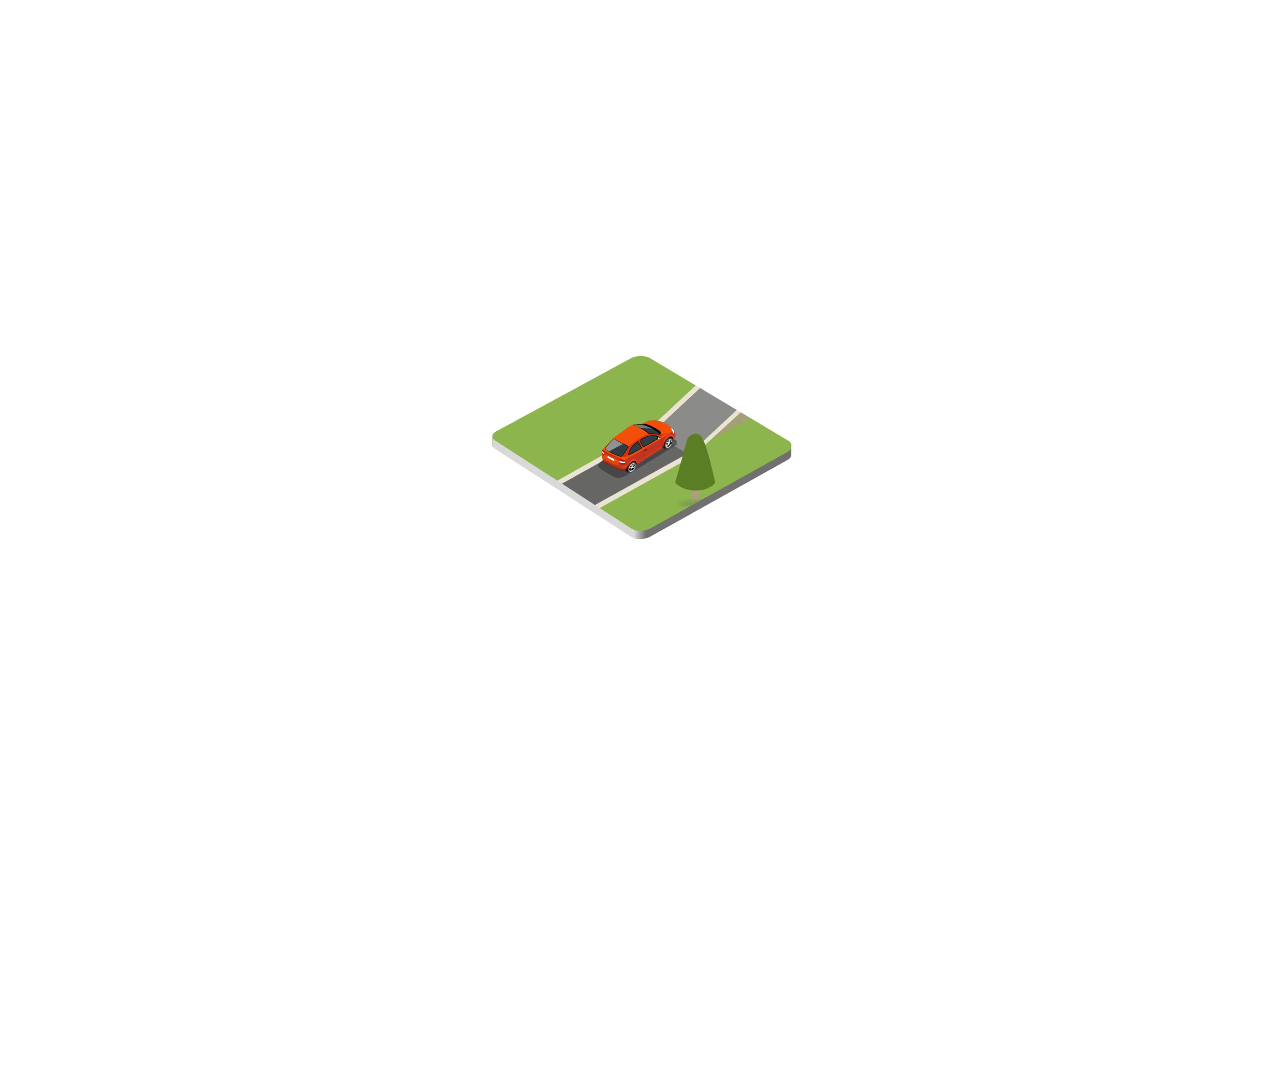
==== commit dce16e3e: "add color metatag to files" ====
--- a/profile.html
+++ b/profile.html
@@ -4,6 +4,8 @@
     <meta charset="UTF-8" />
     <meta name="viewport" content="width=device-width, initial-scale=1.0" />
     <title>JAJIGA - profile</title>
+    <meta name="theme-color" content="#cc0001">
+
     <link rel="stylesheet" href="static/style/style.css" />
     <link rel="stylesheet" href="static/style/normalize.css" />
     <link rel="stylesheet" href="static/style/dependencies.css" />
